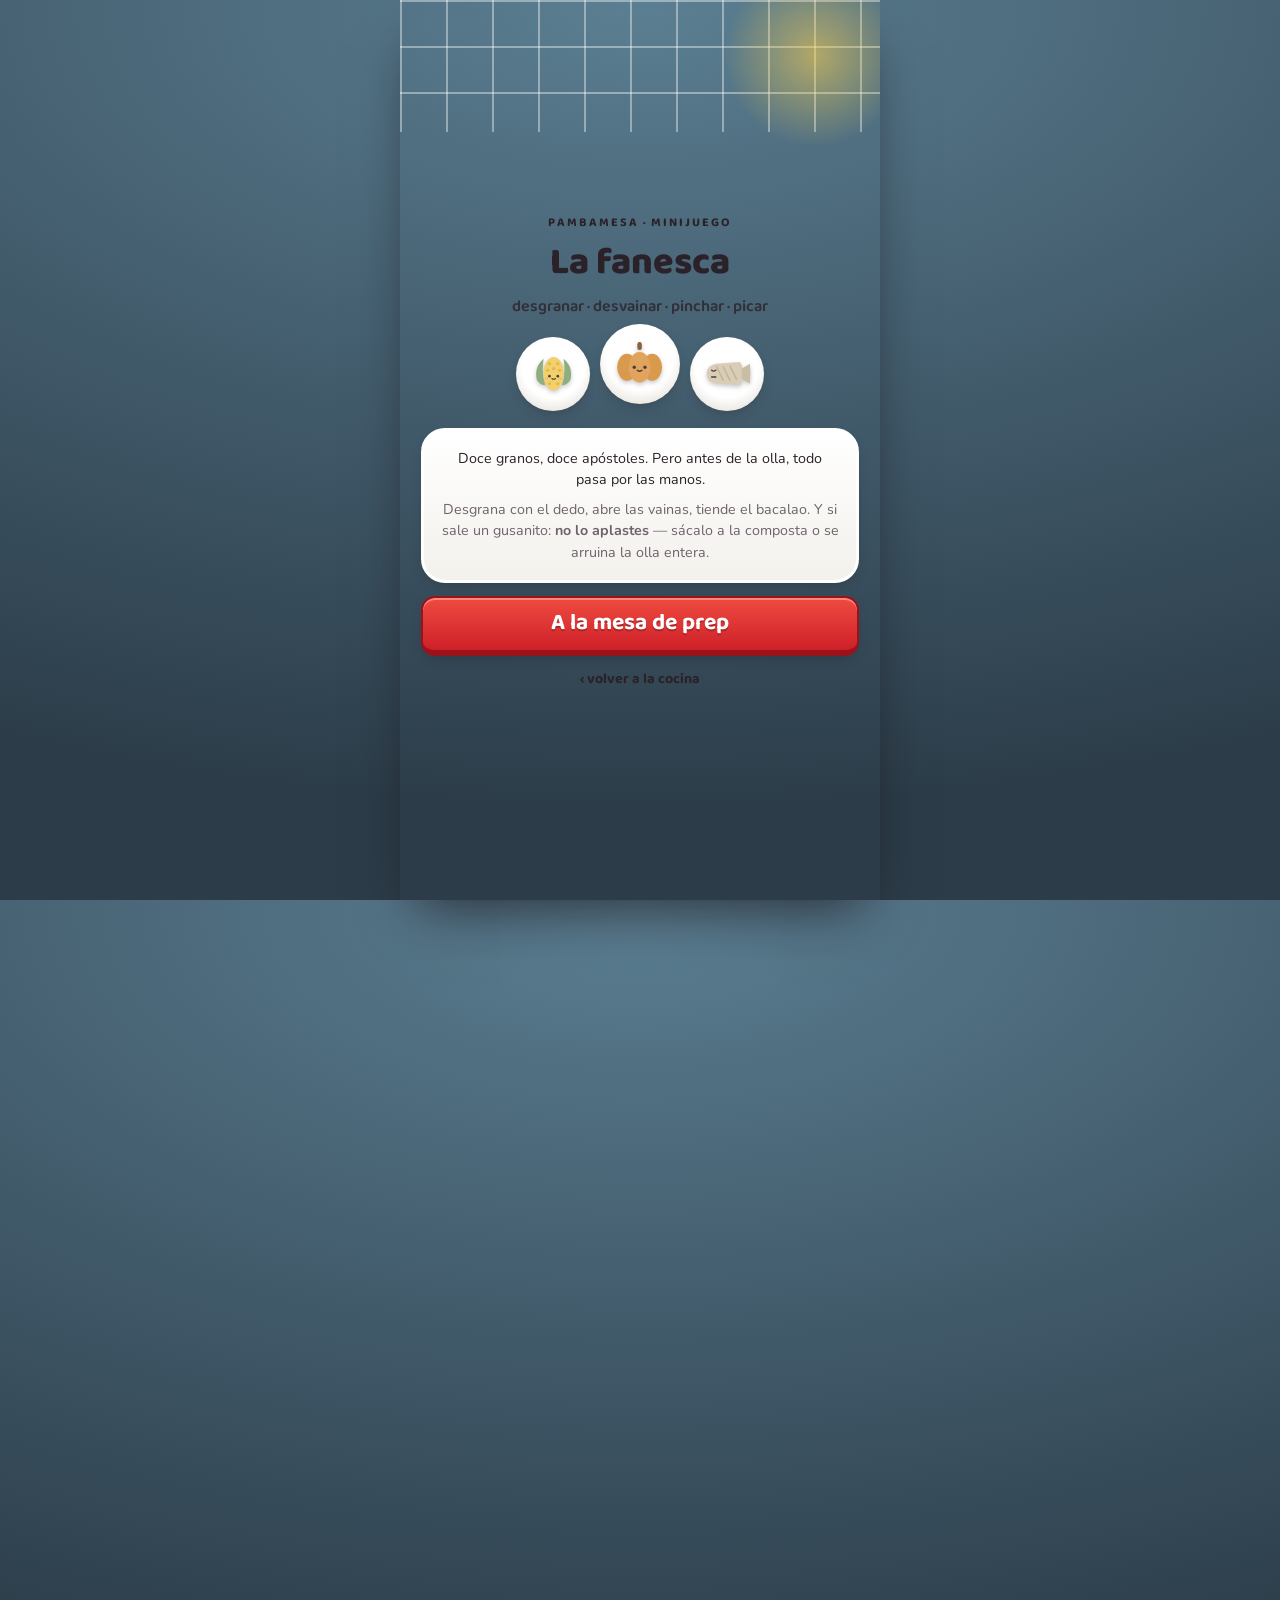
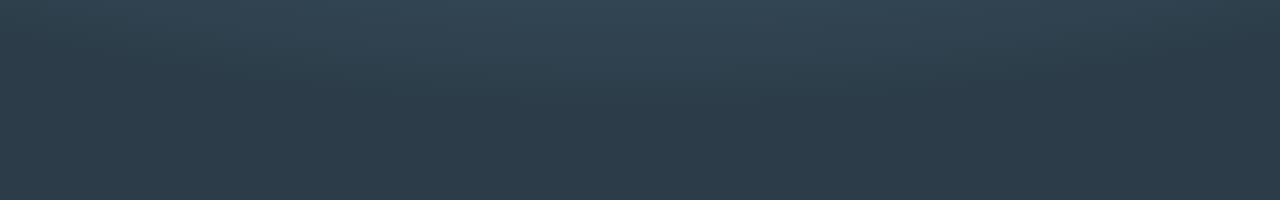
==== fanesca/index.html @ d6dfdd15 "Minijuego de la fanesca: preparar los ingredientes con los dedos Un juego dentro del juego, en fanes" ====
<!DOCTYPE html>
<html lang="es">
<head>
  <meta charset="UTF-8">
  <meta name="viewport" content="width=device-width, initial-scale=1.0, viewport-fit=cover, maximum-scale=1, user-scalable=no">
  <title>La fanesca — Pambamesa</title>
  <meta name="description" content="Desgrana el choclo, desvaina las habas y corta el zapallo con los dedos. Prepara los doce granos de la fanesca… y cuidado con los gusanitos.">
  <meta name="mobile-web-app-capable" content="yes">
  <meta name="apple-mobile-web-app-capable" content="yes">
  <meta name="apple-mobile-web-app-status-bar-style" content="black-translucent">
  <meta name="apple-mobile-web-app-title" content="La fanesca">
  <meta name="theme-color" content="#9cdae4">
  <link rel="manifest" href="manifest.json">
  <link rel="apple-touch-icon" href="../icon.svg">
  <link rel="icon" type="image/svg+xml" href="../icon.svg">
  <link rel="preconnect" href="https://fonts.googleapis.com">
  <link rel="preconnect" href="https://fonts.gstatic.com" crossorigin>
  <link href="https://fonts.googleapis.com/css2?family=Baloo+2:wght@500;600;700;800&family=Nunito:ital,wght@0,400;0,600;0,700;0,800;1,400&display=swap" rel="stylesheet">
  <!-- el mismo lenguaje visual del juego grande: tokens y componentes -->
  <link rel="stylesheet" href="../design-system.css">
  <link rel="stylesheet" href="fanesca.css">
  <script type="importmap">
    { "imports": { "three": "../vendor/three.module.min.js", "three/addons/": "../vendor/addons/" } }
  </script>
</head>
<body>
<div id="stage">

  <!-- ================= Portada ================= -->
  <main id="screen-portada" class="screen active">
    <div class="portada">
      <span class="portada-sol" aria-hidden="true"></span>
      <p class="portada-over">Pambamesa · minijuego</p>
      <h1 class="portada-title">La fanesca</h1>
      <p class="portada-sub">desgranar · desvainar · pinchar · picar</p>
      <div class="portada-peek" aria-hidden="true">
        <span class="plate" data-icon="maiz"></span>
        <span class="plate" data-icon="zapallo"></span>
        <span class="plate" data-icon="bacalao"></span>
      </div>
      <div class="panel portada-quote">
        <p>Doce granos, doce apóstoles. Pero antes de la olla, todo pasa por las manos.</p>
        <p class="muted">Desgrana con el dedo, abre las vainas, tiende el bacalao. Y si sale un gusanito: <b>no lo aplastes</b> — sácalo a la composta o se arruina la olla entera.</p>
      </div>
      <button type="button" id="btn-empezar" class="btn btn--lg btn--block">A la mesa de prep</button>
      <a class="portada-volver" href="../">‹ volver a la cocina</a>
    </div>
  </main>

  <!-- ================= La mesa de prep (mapa de ingredientes) ================= -->
  <main id="screen-mesa" class="screen">
    <div class="hoja">
      <header class="hoja-head">
        <div class="sign">
          <h2 class="sign-title">La mesa de prep</h2>
          <p class="sign-sub"><span id="mesa-progreso">0 / 5</span> ingredientes listos</p>
        </div>
      </header>
      <div class="scroll">
        <div class="olla-estado panel panel--sunken">
          <div class="olla-visual" aria-hidden="true">
            <span class="olla-caldo"><span id="olla-nivel" class="olla-nivel"></span></span>
          </div>
          <div class="olla-txt">
            <p class="label">la olla grande</p>
            <p id="olla-frase" class="olla-frase">Todavía está el agua sola. Prepara un ingrediente.</p>
          </div>
        </div>
        <div id="mesa-lista" class="mesa-lista"></div>
        <a class="mesa-volver" href="../">‹ volver a la cocina de Pambamesa</a>
      </div>
    </div>
  </main>

  <!-- ================= El nivel: el mesón 3D ================= -->
  <main id="screen-juego" class="screen">
    <div id="escena" class="escena"></div>
    <div id="destello" class="destello" aria-hidden="true"></div>

    <header id="juego-hud" class="juego-hud">
      <button type="button" id="btn-salir" class="hud-salir" aria-label="Volver a la mesa">‹</button>
      <div class="hud-centro">
        <p id="hud-tarea" class="hud-tarea">Desgranar el choclo</p>
        <div class="meter"><span id="hud-barra" class="meter-fill"></span></div>
      </div>
      <span id="hud-tiempo" class="pill hud-tiempo">0.0s</span>
    </header>

    <p id="hud-alerta" class="hud-alerta" role="status" aria-live="polite"></p>
    <div id="juego-controles" class="juego-controles"></div>
    <p id="juego-pista" class="juego-pista"></p>
  </main>

  <!-- ================= Modal: cómo se hace ================= -->
  <div id="modal-brief" class="modal" role="dialog" aria-modal="true">
    <div class="sheet">
      <div id="brief-art" class="brief-art"></div>
      <p id="brief-tarea" class="sheet-eyebrow"></p>
      <h3 id="brief-nombre" class="sheet-title"></h3>
      <p id="brief-gesto" class="sheet-body"></p>
      <p id="brief-bicho" class="brief-bicho"></p>
      <p id="brief-mejor" class="brief-mejor"></p>
      <button type="button" id="brief-ok" class="btn btn--lg btn--block">¡Manos a la obra!</button>
      <button type="button" id="brief-cancelar" class="btn btn--cream btn--sm btn--block">Ahora no</button>
    </div>
  </div>

  <!-- ================= Modal: listo ================= -->
  <div id="modal-listo" class="modal" role="dialog" aria-modal="true">
    <div class="sheet">
      <p class="sheet-eyebrow">a la olla</p>
      <h3 id="listo-nombre" class="sheet-title"></h3>
      <div id="listo-cucharas" class="cucharas" aria-hidden="true"></div>
      <p id="listo-tiempo" class="listo-tiempo"></p>
      <p id="listo-mejor" class="listo-mejor"></p>
      <button type="button" id="listo-seguir" class="btn btn--leaf btn--lg btn--block">Siguiente ingrediente</button>
      <button type="button" id="listo-repetir" class="btn btn--cream btn--sm btn--block">Repetirlo más rápido</button>
    </div>
  </div>

  <!-- ================= Modal: se arruinó ================= -->
  <div id="modal-arruinado" class="modal" role="dialog" aria-modal="true">
    <div class="sheet sheet--mal">
      <span class="arruinado-ic" aria-hidden="true">🪱</span>
      <p class="sheet-eyebrow">se arruinó la olla</p>
      <h3 id="arruinado-titulo" class="sheet-title">Un gusanito en la fanesca</h3>
      <p id="arruinado-motivo" class="sheet-body"></p>
      <button type="button" id="arruinado-reintentar" class="btn btn--lg btn--block">Empezar de nuevo</button>
      <button type="button" id="arruinado-salir" class="btn btn--cream btn--sm btn--block">Dejarlo por hoy</button>
    </div>
  </div>

  <!-- ================= Modal: la fanesca servida ================= -->
  <div id="modal-final" class="modal" role="dialog" aria-modal="true">
    <div class="sheet">
      <div class="final-art" data-icon="fanesca"></div>
      <p class="sheet-eyebrow">jueves santo</p>
      <h3 class="sheet-title">¡La fanesca está servida!</h3>
      <p class="sheet-body">Todo lo que va adentro pasó por tus manos: grano por grano, vaina por vaina. Ahora sí, que hierva despacio.</p>
      <p id="final-total" class="final-total"></p>
      <button type="button" id="final-ok" class="btn btn--gold btn--lg btn--block">Servir</button>
    </div>
  </div>

  <div id="toast" class="toast" role="status" aria-live="polite"></div>
</div>

  <script src="../icons.js"></script>
  <script type="module" src="main.js"></script>
</body>
</html>
---- design-system.css ----
/* ============================================================
   PAMBAMESA — design-system.css
   El lenguaje visual del juego, en dos capas:

   1. TOKENS      — la única fuente de verdad: color, elevación,
                    radios, espaciado, tipografía, movimiento, capas.
   2. COMPONENTES — piezas reusables construidas SOLO con tokens.

   La paleta es de comida popular latinoamericana: azulejo de
   talavera, rosa mexicano, amarillo cempasúchil, verde nopal,
   rojo guajillo y blanco de peltre. Nada de crema de cuaderno:
   los fondos son cal blanca y madera pintada de puesto de mercado.
   ============================================================ */

:root {
  /* ==========================================================
     1. TOKENS
     ========================================================== */

  /* --- Rampas del barrio --- */
  /* talavera: el azul cobalto del azulejo pintado */
  --talavera-200: #a9c9ec;
  --talavera-300: #5f97d8;
  --talavera-500: #1b5faa;
  --talavera-700: #123f74;

  /* jade: el verde agua de la loza y los toldos */
  --jade-200: #8fe0d6;
  --jade-300: #3fc7bc;
  --jade-400: #12a9a0;
  --jade-600: #0a7a74;

  /* rosa mexicano: el color de la fiesta, del papel picado */
  --rosa-300: #ff77ab;
  --rosa-400: #f53d8a;
  --rosa-500: #e01b6a;
  --rosa-600: #b01254;
  --rosa-700: #7d0a3b;

  /* chile guajillo: la salsa, las llamadas a la acción */
  --chile-400: #ef4b40;
  --chile-500: #ce2029;
  --chile-600: #9b1219;

  /* cempasúchil: el amarillo del maíz y de las monedas */
  --maiz-300: #ffc93c;
  --maiz-400: #f5a623;
  --maiz-600: #c07610;
  --maiz-800: #6f4308;

  /* nopal: el verde del limón y del cilantro */
  --nopal-300: #a8d95a;
  --nopal-400: #8cc63f;
  --nopal-500: #6fae2e;
  --nopal-600: #4c7c1f;

  /* madera pintada del puesto de mercado */
  --madera-200: #e8a469;
  --madera-300: #d07c3f;
  --madera-400: #b4632c;
  --madera-500: #93491c;
  --madera-600: #723713;
  --madera-700: #4b230b;

  /* peltre: el blanco esmaltado de los platos y la cal de la pared */
  --peltre-100: #ffffff;
  --peltre-200: #f3f1ec;
  --peltre-300: #e3dfd6;
  --peltre-400: #cbc5b8;

  /* pizarra: el menú escrito con gis */
  --pizarra-500: #2f2733;
  --pizarra-700: #1d1822;

  /* metal: los utensilios */
  --metal-400: #9aa3ae;
  --metal-600: #6c7683;

  /* tinta */
  --tinta-900: #2b2129;
  --tinta-600: #6f626c;
  --tinta-invert: #fdf8f4;

  /* --- Roles semánticos (lo que usan los componentes) --- */
  --surface:        var(--peltre-200);
  --surface-raised: var(--peltre-100);
  --surface-sunken: var(--peltre-300);
  --text:           var(--tinta-900);
  --text-muted:     var(--tinta-600);
  --text-invert:    var(--tinta-invert);
  --accent:         var(--rosa-500);
  --accent-ink:     var(--rosa-700);
  --hairline:        rgba(43, 33, 41, .16);
  --hairline-strong: rgba(43, 33, 41, .3);

  /* rareza (mismo lenguaje en cartas, chips y bordes) */
  --rarity-semilla:   var(--madera-400);
  --rarity-semilla-d: var(--madera-600);
  --rarity-hallazgo:   var(--nopal-500);
  --rarity-hallazgo-d: var(--nopal-600);
  --rarity-receta:   var(--maiz-400);
  --rarity-receta-d: var(--maiz-600);
  --rarity-tool:   var(--metal-400);
  --rarity-tool-d: var(--metal-600);

  /* --- Espaciado (escala 4pt) --- */
  --sp-1: .25rem;  --sp-2: .5rem;   --sp-3: .75rem;  --sp-4: 1rem;
  --sp-5: 1.25rem; --sp-6: 1.5rem;  --sp-8: 2rem;    --sp-10: 2.5rem;

  /* --- Radios --- */
  --r-sm: 10px; --r-md: 14px; --r-lg: 18px; --r-xl: 24px; --r-pill: 999px;

  /* --- Elevación --- */
  --e-1: 0 2px 6px -2px rgba(43,33,41,.35);
  --e-2: 0 6px 14px -6px rgba(43,33,41,.45);
  --e-3: 0 14px 30px -12px rgba(43,33,41,.55);
  --e-4: 0 24px 54px -18px rgba(20,12,18,.7);
  --gloss: inset 0 2px 0 rgba(255,255,255,.35);
  --inset: inset 0 2px 6px rgba(43,33,41,.28);
  --ring: 3px solid var(--peltre-100);

  /* --- Patrones del barrio --- */
  /* azulejo de talavera: flor de cuatro pétalos sobre loza blanca */
  --patron-talavera:
    radial-gradient(circle at 50% 50%, var(--talavera-500) 0 6px, transparent 6.5px),
    radial-gradient(circle at 50% 26%, var(--jade-400) 0 5px, transparent 5.5px),
    radial-gradient(circle at 50% 74%, var(--jade-400) 0 5px, transparent 5.5px),
    radial-gradient(circle at 26% 50%, var(--jade-400) 0 5px, transparent 5.5px),
    radial-gradient(circle at 74% 50%, var(--jade-400) 0 5px, transparent 5.5px),
    radial-gradient(circle at 50% 50%, rgba(27,95,170,.14) 0 17px, transparent 18px),
    radial-gradient(circle at 0 0, var(--talavera-300) 0 7px, transparent 7.5px),
    radial-gradient(circle at 100% 0, var(--talavera-300) 0 7px, transparent 7.5px),
    radial-gradient(circle at 0 100%, var(--talavera-300) 0 7px, transparent 7.5px),
    radial-gradient(circle at 100% 100%, var(--talavera-300) 0 7px, transparent 7.5px),
    linear-gradient(180deg, #fff, #eef4f7);
  --patron-talavera-size: 46px 46px;

  /* papel picado: la guirnalda de la fiesta */
  --papel-picado: url("data:image/svg+xml,%3Csvg xmlns='http://www.w3.org/2000/svg' width='112' height='30'%3E%3Cpath d='M0 2h112' stroke='%23723713' stroke-width='2'/%3E%3Cpath d='M0 3h28L14 26z' fill='%23e01b6a'/%3E%3Cpath d='M28 3h28L42 26z' fill='%23f5a623'/%3E%3Cpath d='M56 3h28L70 26z' fill='%2312a9a0'/%3E%3Cpath d='M84 3h28L98 26z' fill='%231b5faa'/%3E%3Cg fill='%23ffffff' fill-opacity='.55'%3E%3Ccircle cx='14' cy='10' r='2.4'/%3E%3Ccircle cx='42' cy='10' r='2.4'/%3E%3Ccircle cx='70' cy='10' r='2.4'/%3E%3Ccircle cx='98' cy='10' r='2.4'/%3E%3Ccircle cx='14' cy='17' r='1.5'/%3E%3Ccircle cx='42' cy='17' r='1.5'/%3E%3Ccircle cx='70' cy='17' r='1.5'/%3E%3Ccircle cx='98' cy='17' r='1.5'/%3E%3C/g%3E%3C/svg%3E");

  /* mantel de hule: cuadros de fonda */
  --patron-mantel:
    repeating-linear-gradient(90deg, rgba(206,32,41,.045) 0 13px, transparent 13px 26px),
    repeating-linear-gradient(180deg, rgba(206,32,41,.045) 0 13px, transparent 13px 26px);

  /* --- Tipografía --- */
  --font-display: 'Baloo 2', 'Comic Sans MS', cursive;
  --font-text:    'Nunito', 'Segoe UI', system-ui, sans-serif;
  --t-2xs: .62rem; --t-xs: .72rem; --t-sm: .84rem; --t-md: .95rem;
  --t-lg: 1.1rem;  --t-xl: 1.35rem; --t-2xl: 1.7rem; --t-3xl: 2.2rem;
  --lead-tight: 1.15; --lead: 1.5;
  --track-caps: .16em;

  /* --- Movimiento --- */
  --dur-fast: .12s; --dur: .22s; --dur-slow: .4s;
  --ease-out: cubic-bezier(.2, .85, .3, 1);
  --ease-pop: cubic-bezier(.3, 1.6, .4, 1);

  /* --- Capas --- */
  --z-scene: 1; --z-hud: 50; --z-nav: 55; --z-banner: 80; --z-modal: 90; --z-toast: 95;

  /* --- Medidas del marco --- */
  --frame: 480px;
  --hud-h: 78px;   /* deja libre la guirnalda de papel picado */
  --nav-h: 66px;
}

/* ============================================================
   2. COMPONENTES
   ============================================================ */

/* ---------- Botón ----------
   La "cara" y el "canto" se pasan por custom props: cambiar de
   variante es cambiar dos tokens, no reescribir sombras. */
.btn {
  --btn-face: var(--chile-500);
  --btn-face-hi: var(--chile-400);
  --btn-edge: var(--chile-600);
  --btn-ink: #fff;
  --btn-lip: 5px;

  position: relative;
  display: inline-flex; align-items: center; justify-content: center; gap: var(--sp-2);
  padding: .72rem 1.5rem;
  font-family: var(--font-display); font-size: var(--t-lg); font-weight: 700; line-height: 1;
  color: var(--btn-ink);
  background: linear-gradient(180deg, var(--btn-face-hi), var(--btn-face));
  border: 2.5px solid var(--btn-edge);
  border-bottom-width: var(--btn-lip);
  border-radius: var(--r-md);
  box-shadow: var(--gloss), var(--e-2);
  text-shadow: 0 1.5px 0 rgba(0,0,0,.22);
  transition: transform var(--dur-fast) var(--ease-out),
              border-bottom-width var(--dur-fast) var(--ease-out),
              filter var(--dur-fast) var(--ease-out);
}
.btn:active { transform: translateY(calc(var(--btn-lip) - 2.5px)); border-bottom-width: 2.5px; box-shadow: var(--inset); }
.btn:disabled { filter: grayscale(.7) brightness(.94); cursor: default; }
.btn:disabled:active { transform: none; border-bottom-width: var(--btn-lip); box-shadow: var(--gloss), var(--e-2); }

.btn--rosa   { --btn-face: var(--rosa-500);   --btn-face-hi: var(--rosa-400);   --btn-edge: var(--rosa-700); }
.btn--jade   { --btn-face: var(--jade-400);   --btn-face-hi: var(--jade-300);   --btn-edge: var(--jade-600); }
.btn--nopal  { --btn-face: var(--nopal-500);  --btn-face-hi: var(--nopal-400);  --btn-edge: var(--nopal-600); }
.btn--maiz   { --btn-face: var(--maiz-400);   --btn-face-hi: var(--maiz-300);   --btn-edge: var(--maiz-600); --btn-ink: var(--maiz-800); text-shadow: 0 1.5px 0 rgba(255,255,255,.4); }
.btn--peltre { --btn-face: var(--peltre-200); --btn-face-hi: var(--peltre-100); --btn-edge: var(--madera-400); --btn-ink: var(--text); text-shadow: none; }
.btn--madera { --btn-face: var(--madera-400); --btn-face-hi: var(--madera-300); --btn-edge: var(--madera-600); }

.btn--sm    { padding: .42rem .9rem; font-size: var(--t-sm); --btn-lip: 4px; border-radius: var(--r-sm); }
.btn--lg    { padding: .85rem 1.6rem; font-size: var(--t-xl); --btn-lip: 6px; }
.btn--block { display: flex; width: 100%; }

/* ---------- Panel ---------- */
.panel {
  --panel-face: var(--surface-raised);
  --panel-face-2: var(--surface);
  position: relative;
  background: linear-gradient(180deg, var(--panel-face), var(--panel-face-2));
  border: var(--ring);
  border-radius: var(--r-xl);
  box-shadow: var(--e-2);
  padding: var(--sp-4);
}
.panel--rosa   { --panel-face: var(--rosa-400); --panel-face-2: var(--rosa-600); color: var(--text-invert); }
.panel--jade   { --panel-face: var(--jade-300); --panel-face-2: var(--jade-600); color: var(--text-invert); }
.panel--madera { --panel-face: var(--madera-300); --panel-face-2: var(--madera-500); color: var(--text-invert); }
.panel--sunken {
  background: rgba(43,33,41,.06);
  border: 2px dashed var(--hairline);
  box-shadow: none;
}
.panel--flat { box-shadow: var(--e-1); border-width: 2px; }

/* ---------- Rótulo: la pizarra del menú, en su marco de madera ---------- */
.sign {
  position: relative;
  display: flex; flex-direction: column; align-items: center;
  padding: var(--sp-3) var(--sp-6);
  background:
    linear-gradient(180deg, rgba(255,255,255,.07), transparent 40%),
    linear-gradient(180deg, var(--pizarra-500), var(--pizarra-700));
  border: 5px solid var(--madera-400);
  border-radius: var(--r-lg);
  box-shadow: inset 0 0 0 2px rgba(255,255,255,.08), var(--e-3);
  text-align: center;
}
/* tornillos de latón en las esquinas del marco */
.sign::before, .sign::after {
  content: ''; position: absolute; top: .3rem; width: .45rem; height: .45rem;
  background: radial-gradient(circle at 35% 32%, var(--maiz-300), var(--maiz-600));
  border-radius: 50%;
  box-shadow: 0 1px 2px rgba(0,0,0,.45);
}
.sign::before { left: .35rem; }
.sign::after  { right: .35rem; }
.sign-title {
  font-family: var(--font-display); font-size: var(--t-2xl); font-weight: 800; line-height: 1.05;
  color: #fff;
  text-shadow: 0 0 12px rgba(255,255,255,.28);
}
.sign-sub {
  font-family: var(--font-text); font-size: var(--t-sm); font-weight: 600;
  color: var(--maiz-300);
}

/* ---------- Rótulo pequeño de sección ---------- */
.label {
  display: inline-flex; align-items: center; gap: var(--sp-2);
  font-family: var(--font-display); font-size: var(--t-xs); font-weight: 700;
  letter-spacing: var(--track-caps); text-transform: uppercase;
  color: var(--accent-ink);
}
.label::before, .label::after { content: '✦'; font-size: .6em; color: var(--maiz-400); letter-spacing: 0; }

/* ---------- Plato de peltre: el marco de todo icono ---------- */
.plate {
  display: flex; align-items: center; justify-content: center;
  aspect-ratio: 1;
  background: radial-gradient(circle at 50% 40%, #fff 0%, #fff 54%, var(--peltre-300) 88%);
  border-radius: 50%;
  box-shadow: inset 0 0 0 2px rgba(43,33,41,.05), inset 0 -3px 8px rgba(43,33,41,.08);
}
/* el margen del plato se da con el ancho del icono, NO con padding en %:
   un padding porcentual se mide contra el contenedor padre y puede
   comerse el plato entero. height:auto + aspect-ratio evita el 0px. */
.plate > svg { width: 72%; height: auto; aspect-ratio: 1; filter: drop-shadow(0 2px 2px rgba(43,33,41,.25)); }

/* ---------- Badge ---------- */
.badge {
  --badge-face: var(--chile-500);
  --badge-edge: var(--chile-600);
  display: inline-flex; align-items: center; justify-content: center;
  min-width: 1.35rem; height: 1.35rem; padding: 0 .28rem;
  font-family: var(--font-display); font-size: var(--t-2xs); font-weight: 800; line-height: 1;
  color: #fff;
  background: linear-gradient(180deg, var(--badge-face), var(--badge-edge));
  border: 2px solid var(--peltre-100);
  border-radius: var(--r-pill);
  box-shadow: var(--e-1);
}
.badge--metal { --badge-face: var(--metal-400); --badge-edge: var(--metal-600); }
.badge--maiz  { --badge-face: var(--maiz-300);  --badge-edge: var(--maiz-600); color: var(--maiz-800); }
.badge--nopal { --badge-face: var(--nopal-500); --badge-edge: var(--nopal-600); }

/* ---------- Pill ---------- */
.pill {
  display: inline-flex; align-items: center; gap: .3rem;
  padding: .16rem .7rem;
  font-family: var(--font-display); font-size: var(--t-sm); font-weight: 700; line-height: 1.3;
  color: var(--text);
  background: var(--peltre-100);
  border: 2px solid var(--hairline);
  border-radius: var(--r-pill);
  box-shadow: var(--e-1);
  white-space: nowrap;
}
.pill--dark { color: var(--text-invert); background: rgba(29,24,34,.82); border-color: rgba(255,255,255,.4); }
.pill--maiz { color: var(--maiz-800); background: linear-gradient(180deg, var(--maiz-300), var(--maiz-400)); border-color: var(--maiz-600); }
.pill--rosa { color: #fff; background: linear-gradient(180deg, var(--rosa-400), var(--rosa-600)); border-color: var(--rosa-700); }

/* ---------- Moneda ---------- */
.icono-sucre {
  display: inline-flex; align-items: center; justify-content: center;
  width: 1.15em; height: 1.15em; border-radius: 50%;
  background: conic-gradient(from 210deg, var(--maiz-300), var(--maiz-600), var(--maiz-300));
  color: var(--maiz-800); font-family: var(--font-display); font-weight: 800; font-size: .74em;
  font-style: normal; line-height: 1;
  box-shadow: inset 0 1px 0 rgba(255,255,255,.5), 0 1px 2px rgba(0,0,0,.3);
  vertical-align: -0.15em;
}

/* ---------- Meter ---------- */
.meter {
  flex: 1; height: 12px; border-radius: var(--r-pill); overflow: hidden;
  background: var(--peltre-100);
  border: 2px solid var(--hairline);
  box-shadow: var(--inset);
}
.meter-fill {
  display: block; height: 100%; border-radius: var(--r-pill);
  background: linear-gradient(90deg, var(--rosa-500), var(--maiz-400));
  box-shadow: inset 0 1px 0 rgba(255,255,255,.45);
  transition: width var(--dur-slow) var(--ease-out);
}

/* ---------- Scroll interno ---------- */
.scroll {
  flex: 1; min-height: 0;
  overflow-y: auto; -webkit-overflow-scrolling: touch;
  overscroll-behavior: contain;
  padding-inline: var(--sp-4);
  padding-bottom: var(--sp-6);
  mask-image: linear-gradient(180deg, transparent 0, #000 14px);
  -webkit-mask-image: linear-gradient(180deg, transparent 0, #000 14px);
}
.scroll::-webkit-scrollbar { width: 0; }

/* ---------- Hoja: estructura común de toda pantalla ---------- */
.hoja {
  display: flex; flex-direction: column;
  height: 100vh; height: 100dvh;
  padding-top: calc(var(--hud-h) + var(--sp-2));
  padding-bottom: calc(var(--nav-h) + env(safe-area-inset-bottom) + var(--sp-2));
}
.hoja-head { flex-shrink: 0; padding: 0 var(--sp-4) var(--sp-3); }

/* ---------- Toast ---------- */
.toast {
  position: fixed; left: 50%; transform: translateX(-50%) translateY(14px);
  bottom: calc(var(--nav-h) + env(safe-area-inset-bottom) + var(--sp-4)); z-index: var(--z-toast);
  max-width: min(360px, 86vw);
  font-family: var(--font-display); font-size: var(--t-md); font-weight: 600; text-align: center;
  color: var(--text-invert);
  background: rgba(29, 24, 34, .96);
  border: 2px solid rgba(255,255,255,.3);
  border-radius: var(--r-md); padding: .5rem 1rem;
  box-shadow: var(--e-3);
  opacity: 0; pointer-events: none;
  transition: opacity var(--dur) var(--ease-out), transform var(--dur) var(--ease-out);
}
.toast.visible { opacity: 1; transform: translateX(-50%) translateY(0); }

/* ---------- Modal + hoja emergente ---------- */
.modal {
  position: fixed; inset: 0; z-index: var(--z-modal);
  display: none; align-items: center; justify-content: center;
  padding: var(--sp-5);
  background: rgba(20, 12, 18, .68);
  -webkit-backdrop-filter: blur(5px); backdrop-filter: blur(5px);
}
.modal.open { display: flex; animation: modal-in var(--dur) var(--ease-out) both; }
@keyframes modal-in { from { opacity: 0; } }

.sheet {
  width: 100%; max-width: 340px; text-align: center;
  display: flex; flex-direction: column; align-items: center; gap: var(--sp-2);
  background: linear-gradient(180deg, var(--peltre-100), var(--peltre-200));
  border: var(--ring);
  border-radius: var(--r-xl);
  box-shadow: var(--e-4);
  padding: var(--sp-5) var(--sp-5) var(--sp-4);
  animation: sheet-in var(--dur-slow) var(--ease-pop) both;
}
@keyframes sheet-in { from { opacity: 0; transform: translateY(20px) scale(.95); } }
.sheet-title { font-family: var(--font-display); font-size: var(--t-xl); font-weight: 800; color: var(--text); line-height: var(--lead-tight); }
.sheet-eyebrow { font-family: var(--font-display); font-size: var(--t-xs); font-weight: 700; letter-spacing: var(--track-caps); text-transform: uppercase; color: var(--accent); }
.sheet-body { font-size: var(--t-md); line-height: var(--lead); color: var(--text-muted); }

/* ---------- Barra de navegación: la tabla del puesto ---------- */
.tabbar {
  position: fixed; bottom: 0; left: 50%; transform: translateX(-50%);
  width: 100%; max-width: var(--frame);
  z-index: var(--z-nav); display: flex;
  padding-bottom: env(safe-area-inset-bottom);
  background: linear-gradient(180deg, var(--madera-400), var(--madera-600));
  border-top: var(--ring);
  box-shadow: 0 -8px 20px -10px rgba(20,12,18,.7);
}
.tab-btn {
  position: relative; flex: 1;
  display: flex; flex-direction: column; align-items: center; justify-content: center; gap: .15rem;
  height: var(--nav-h);
  font-family: var(--font-display); font-size: var(--t-2xs); font-weight: 700;
  letter-spacing: .06em; text-transform: uppercase;
  color: rgba(255,246,238,.72);
  text-shadow: 0 1px 0 rgba(0,0,0,.3);
  transition: color var(--dur) var(--ease-out);
}
.tab-btn.active { color: #fff; }
.tab-ic {
  width: 1.7rem; height: 1.7rem; padding: .2rem;
  background: radial-gradient(circle at 50% 42%, #fff, var(--peltre-300) 85%);
  border: 2px solid rgba(43,33,41,.22);
  border-radius: 50%;
  box-shadow: var(--e-1);
  filter: saturate(.35) opacity(.75);
  transition: filter var(--dur) var(--ease-out), transform var(--dur) var(--ease-pop), border-color var(--dur) var(--ease-out);
}
.tab-btn.active .tab-ic {
  filter: none; transform: translateY(-3px) scale(1.14);
  border-color: var(--maiz-300);
  box-shadow: var(--e-2), 0 0 0 3px rgba(255,201,60,.4);
}

/* ---------- HUD ---------- */
.hud {
  position: fixed; top: 0; left: 50%; transform: translateX(-50%);
  width: 100%; max-width: var(--frame); height: var(--hud-h);
  padding: 34px var(--sp-4) 0;
  z-index: var(--z-hud);
  display: flex; align-items: center; gap: var(--sp-2);
}

/* ---------- Utilidades mínimas ---------- */
.hidden { display: none !important; }
.stack  { display: flex; flex-direction: column; gap: var(--sp-3); }
.row    { display: flex; align-items: center; gap: var(--sp-2); }
.center { text-align: center; }
.muted  { color: var(--text-muted); }

/* ---------- Repisa: panel que parece un estante de madera ----------
   Lo usa la despensa para que se sienta una alacena de verdad y no
   una lista. El borde inferior es el canto del estante. */
.panel--repisa {
  --panel-face: var(--madera-200);
  --panel-face-2: var(--madera-300);
  border: 3px solid var(--madera-600);
  border-bottom-width: 9px;
  border-radius: var(--r-md);
  box-shadow: var(--gloss), var(--e-2);
}
.panel--repisa::after {
  content: ''; position: absolute; left: 0; right: 0; bottom: -9px; height: 9px;
  background: linear-gradient(180deg, var(--madera-500), var(--madera-700));
  border-radius: 0 0 var(--r-md) var(--r-md);
}

/* ---------- Página: superficie de papel para el recetario ---------- */
.pagina {
  background:
    repeating-linear-gradient(180deg, transparent 0 27px, rgba(27,95,170,.09) 27px 28px),
    linear-gradient(180deg, #fffefb, var(--peltre-200));
  border: 3px solid var(--peltre-100);
  border-left: 6px solid var(--chile-500);
  border-radius: var(--r-md);
  box-shadow: var(--e-2);
  padding: var(--sp-3);
}
---- fanesca/fanesca.css ----
/* ============================================================
   FANESCA — fanesca.css
   Composición de las pantallas del minijuego SOBRE el sistema de
   diseño del juego grande (../design-system.css). Aquí no se
   inventan colores ni sombras: todo sale de los tokens.
   Solo se agregan los tokens propios de esta cocina de prep.
   ============================================================ */

:root {
  --prep-hud-h: 62px;              /* la barra del nivel */
  --prep-ctrl-h: 74px;             /* la fila de botones del nivel */
}

* { box-sizing: border-box; margin: 0; padding: 0; }
html { -webkit-text-size-adjust: 100%; font-size: 17px; }
html, body { height: 100%; }

body {
  font-family: var(--font-text);
  color: var(--text);
  line-height: var(--lead);
  background: radial-gradient(120% 90% at 50% 0%, #5b7f92 0%, #3e5666 60%, #2c3d49 100%);
  min-height: 100vh;
  overflow: hidden;
}
button { font: inherit; color: inherit; cursor: pointer; background: none; border: none; -webkit-tap-highlight-color: transparent; }
a { color: inherit; }
svg { display: block; width: 100%; height: 100%; }

/* ---------- El marco: el mismo mundo del juego grande ---------- */
#stage {
  position: relative;
  width: 100%; max-width: var(--frame);
  margin: 0 auto;
  height: 100vh; height: 100dvh;
  overflow: hidden;
  background:
    linear-gradient(180deg,
      var(--tile-300) 0, var(--tile-300) 132px,
      var(--tile-400) 132px, var(--tile-400) 140px,
      var(--wood-300) 140px, var(--wood-400) 148px,
      var(--cream-300) 148px, var(--cream-200) 100%);
  box-shadow: var(--e-4);
}
#stage::before {
  content: ''; position: absolute; top: 0; left: 0; right: 0; height: 132px; z-index: 0;
  background:
    repeating-linear-gradient(90deg, rgba(255,255,255,.4) 0 2px, transparent 2px 46px),
    repeating-linear-gradient(180deg, rgba(255,255,255,.4) 0 2px, transparent 2px 46px);
  pointer-events: none;
}

.screen { display: none; position: relative; z-index: var(--z-scene); height: 100%; }
.screen.active { display: block; animation: pantalla-entra var(--dur-slow) var(--ease-pop) both; }
@keyframes pantalla-entra {
  from { opacity: 0; transform: translateY(14px) scale(.985); }
  to   { opacity: 1; transform: none; }
}

/* la .hoja del sistema asume barra de navegación abajo; aquí no hay */
.hoja { padding-top: var(--sp-4); padding-bottom: var(--sp-4); }

/* ============================================================
   PORTADA
   ============================================================ */
.portada {
  position: relative; z-index: 1;
  height: 100%;
  display: flex; flex-direction: column; align-items: center; justify-content: center;
  gap: var(--sp-3);
  padding: var(--sp-6) var(--sp-5) var(--sp-5);
  text-align: center;
}
.portada-sol {
  position: absolute; top: -40px; right: -30px; width: 190px; height: 190px;
  background: radial-gradient(circle, rgba(255,210,77,.55) 0%, rgba(255,210,77,0) 68%);
  border-radius: 50%; pointer-events: none;
}
.portada-over {
  font-family: var(--font-display); font-size: var(--t-xs); font-weight: 700;
  letter-spacing: var(--track-caps); text-transform: uppercase;
  color: var(--wood-700);
}
.portada-title {
  font-family: var(--font-display); font-size: var(--t-3xl); font-weight: 800; line-height: 1;
  color: var(--ink-on-dark);
  text-shadow: 0 3px 0 var(--berry-600), 0 5px 12px rgba(0,0,0,.32);
}
.portada-sub {
  font-family: var(--font-display); font-size: var(--t-md); font-weight: 600;
  color: var(--ink-900); opacity: .78;
}
.portada-peek { display: flex; gap: var(--sp-3); margin: var(--sp-1) 0; }
.portada-peek .plate { width: 74px; box-shadow: var(--e-2); }
.portada-peek .plate:nth-child(2) { transform: translateY(-10px) scale(1.08); }
.portada-quote { font-size: var(--t-sm); line-height: var(--lead); }
.portada-quote p + p { margin-top: var(--sp-2); }
.portada-volver {
  font-family: var(--font-display); font-size: var(--t-sm); font-weight: 700;
  color: var(--wood-700); text-decoration: none;
}

/* ============================================================
   LA MESA DE PREP (mapa de ingredientes)
   ============================================================ */
.olla-estado { display: flex; align-items: center; gap: var(--sp-3); margin-bottom: var(--sp-4); }
.olla-visual {
  position: relative; flex-shrink: 0;
  width: 68px; height: 56px;
  background: linear-gradient(180deg, var(--tomato-400), var(--tomato-600));
  border: var(--ring); border-top-width: 4px;
  border-radius: 6px 6px 22px 22px;
  box-shadow: var(--e-2);
  overflow: hidden;
}
.olla-caldo { position: absolute; inset: 5px; display: block; overflow: hidden; border-radius: 3px 3px 18px 18px; background: rgba(74,44,42,.35); }
.olla-nivel {
  position: absolute; left: 0; right: 0; bottom: 0; height: 0%;
  background: linear-gradient(180deg, var(--gold-300), var(--gold-400));
  box-shadow: inset 0 2px 0 rgba(255,255,255,.5);
  transition: height var(--dur-slow) var(--ease-out);
}
.olla-txt { flex: 1; min-width: 0; }
.olla-frase { font-size: var(--t-sm); color: var(--text-muted); line-height: var(--lead); }

.mesa-lista { display: flex; flex-direction: column; gap: var(--sp-3); }

/* una tarjeta por ingrediente */
.ingrediente {
  display: flex; align-items: center; gap: var(--sp-3);
  width: 100%; text-align: left;
  padding: var(--sp-3);
  background: linear-gradient(180deg, var(--surface-raised), var(--surface));
  border: var(--ring);
  border-radius: var(--r-lg);
  box-shadow: var(--e-2);
  transition: transform var(--dur-fast) var(--ease-out), box-shadow var(--dur-fast) var(--ease-out);
}
.ingrediente:active { transform: translateY(2px); box-shadow: var(--e-1); }
.ingrediente .plate { width: 60px; flex-shrink: 0; }
/* las tres líneas son <span> dentro de un <button>: sin `block` se
   quedarían en fila y la tarjeta se leería como un párrafo suelto */
.ing-datos { flex: 1; min-width: 0; display: block; }
.ing-tarea {
  display: block;
  font-family: var(--font-display); font-size: var(--t-2xs); font-weight: 700;
  letter-spacing: var(--track-caps); text-transform: uppercase; color: var(--accent);
}
.ing-nombre { display: block; font-family: var(--font-display); font-size: var(--t-lg); font-weight: 800; line-height: 1.15; color: var(--text); }
.ing-marca { display: block; font-size: var(--t-xs); line-height: 1.3; color: var(--text-muted); }
.ing-estado { flex-shrink: 0; display: flex; flex-direction: column; align-items: center; gap: .25rem; }

/* cucharas en vez de estrellas: aquí se mide en cucharadas */
.cucharas { display: flex; gap: .18rem; justify-content: center; }
.cuchara { width: 1.15rem; height: 1.15rem; filter: grayscale(1) opacity(.32); transition: filter var(--dur) var(--ease-out), transform var(--dur) var(--ease-pop); }
.cuchara.llena { filter: none; transform: scale(1.12); }
#listo-cucharas .cuchara { width: 2.3rem; height: 2.3rem; }

.ingrediente.bloqueado { filter: grayscale(.75) opacity(.72); }
.ingrediente.bloqueado .plate { opacity: .6; }
.ing-candado { font-size: var(--t-lg); }
.ing-listo {
  display: inline-flex; align-items: center; justify-content: center;
  width: 1.5rem; height: 1.5rem; border-radius: 50%;
  background: linear-gradient(180deg, var(--leaf-400), var(--leaf-600));
  border: 2px solid var(--cream-100);
  color: #fff; font-size: var(--t-sm); font-weight: 800;
  box-shadow: var(--e-1);
}
.mesa-volver {
  display: block; margin-top: var(--sp-5); text-align: center;
  font-family: var(--font-display); font-size: var(--t-sm); font-weight: 700;
  color: var(--text-muted); text-decoration: none;
}

/* ============================================================
   EL NIVEL
   ============================================================ */
.escena { position: absolute; inset: 0; z-index: 0; }
.escena canvas { display: block; width: 100%; height: 100%; touch-action: none; }

/* el flash rojo/verde de "algo pasó" */
.destello {
  position: absolute; inset: 0; z-index: 3; pointer-events: none;
  background: rgba(230,57,70,.5); opacity: 0;
}
.destello.activo { animation: destello-va .45s var(--ease-out) both; }
@keyframes destello-va { 0% { opacity: .85; } 100% { opacity: 0; } }

.juego-hud {
  position: absolute; top: 0; left: 0; right: 0; z-index: 4;
  height: var(--prep-hud-h);
  display: flex; align-items: center; gap: var(--sp-2);
  padding: var(--sp-2) var(--sp-3) 0;
}
.hud-salir {
  flex-shrink: 0;
  width: 2.3rem; height: 2.3rem;
  font-family: var(--font-display); font-size: var(--t-xl); font-weight: 800; line-height: 1;
  color: var(--text);
  background: var(--cream-100);
  border: 2px solid var(--hairline);
  border-radius: 50%;
  box-shadow: var(--e-1);
}
.hud-centro { flex: 1; min-width: 0; display: flex; flex-direction: column; gap: .2rem; }
.hud-tarea {
  font-family: var(--font-display); font-size: var(--t-sm); font-weight: 700; line-height: 1.1;
  color: var(--ink-on-dark);
  text-shadow: 0 1px 0 rgba(74,44,42,.55), 0 2px 6px rgba(0,0,0,.35);
  white-space: nowrap; overflow: hidden; text-overflow: ellipsis;
}
.hud-tiempo { flex-shrink: 0; font-variant-numeric: tabular-nums; min-width: 4.2rem; justify-content: center; }
.hud-tiempo.apurado { color: #fff; background: linear-gradient(180deg, var(--tomato-400), var(--tomato-600)); border-color: var(--tomato-600); }

/* el aviso grande de peligro, sobre la escena */
.hud-alerta {
  position: absolute; top: calc(var(--prep-hud-h) + var(--sp-2)); left: 50%;
  transform: translateX(-50%) translateY(-8px); z-index: 4;
  max-width: 90%;
  padding: .3rem .9rem;
  font-family: var(--font-display); font-size: var(--t-sm); font-weight: 700; text-align: center;
  color: #fff;
  background: linear-gradient(180deg, var(--tomato-400), var(--tomato-600));
  border: 2px solid var(--cream-100);
  border-radius: var(--r-pill);
  box-shadow: var(--e-2);
  opacity: 0; pointer-events: none;
  transition: opacity var(--dur) var(--ease-out), transform var(--dur) var(--ease-out);
}
.hud-alerta.visible { opacity: 1; transform: translateX(-50%) translateY(0); animation: alerta-late 1s ease-in-out infinite; }
@keyframes alerta-late { 50% { box-shadow: var(--e-2), 0 0 0 6px rgba(230,57,70,.25); } }

/* botones que cada nivel pide (girar la mazorca, etc.) */
.juego-controles {
  position: absolute; left: 0; right: 0; bottom: calc(env(safe-area-inset-bottom) + var(--sp-3));
  z-index: 4;
  display: flex; align-items: center; justify-content: center; gap: var(--sp-3);
  padding: 0 var(--sp-4);
  pointer-events: none;
}
.ctrl {
  pointer-events: auto;
  display: inline-flex; flex-direction: column; align-items: center; justify-content: center; gap: 0;
  min-width: 3.4rem; height: 3.4rem; padding: 0 .7rem;
  font-family: var(--font-display); font-size: var(--t-2xl); font-weight: 800; line-height: 1;
  color: var(--ink-900);
  background: linear-gradient(180deg, var(--cream-100), var(--cream-300));
  border: 2.5px solid var(--wood-500); border-bottom-width: 5px;
  border-radius: var(--r-pill);
  box-shadow: var(--gloss), var(--e-2);
  transition: transform var(--dur-fast) var(--ease-out), border-bottom-width var(--dur-fast) var(--ease-out);
}
.ctrl:active, .ctrl.presionado { transform: translateY(2.5px); border-bottom-width: 2.5px; box-shadow: var(--inset); }
.ctrl-tip { font-family: var(--font-text); font-size: var(--t-2xs); font-weight: 700; letter-spacing: .04em; text-transform: uppercase; opacity: .7; }

.juego-pista {
  position: absolute; left: 50%; transform: translateX(-50%);
  bottom: calc(env(safe-area-inset-bottom) + var(--prep-ctrl-h) + var(--sp-3));
  z-index: 4; width: max-content; max-width: 88%;
  padding: .3rem .9rem;
  font-family: var(--font-text); font-size: var(--t-xs); font-weight: 600; text-align: center;
  color: var(--ink-on-dark);
  background: rgba(74,44,42,.82);
  border-radius: var(--r-pill);
  opacity: 0; pointer-events: none;
  transition: opacity var(--dur) var(--ease-out);
}
.juego-pista.visible { opacity: 1; }

/* ============================================================
   MODALES
   ============================================================ */
.brief-art { width: 88px; }
.brief-art .plate { width: 100%; }
.brief-bicho {
  font-size: var(--t-xs); font-weight: 700; line-height: var(--lead);
  color: var(--tomato-600);
  background: rgba(230,57,70,.09);
  border: 2px dashed rgba(230,57,70,.32);
  border-radius: var(--r-md);
  padding: var(--sp-2) var(--sp-3);
}
.brief-mejor, .listo-tiempo, .listo-mejor, .final-total {
  font-family: var(--font-display); font-size: var(--t-sm); font-weight: 700;
  color: var(--text-muted);
}
.listo-tiempo { font-size: var(--t-xl); color: var(--text); }
.sheet--mal { border-color: var(--tomato-400); }
.arruinado-ic { font-size: 2.6rem; line-height: 1; animation: bicho-tiembla .6s var(--ease-out) 3; }
@keyframes bicho-tiembla { 25% { transform: rotate(-14deg); } 75% { transform: rotate(14deg); } }
.final-art { width: 110px; }
.sheet .btn + .btn { margin-top: calc(var(--sp-2) * -.2); }

/* ============================================================
   PANTALLAS CORTAS: que nada se salga del marco
   ============================================================ */
@media (max-height: 680px) {
  .portada-peek .plate { width: 60px; }
  .portada-quote { font-size: var(--t-xs); }
  .portada-title { font-size: var(--t-2xl); }
}
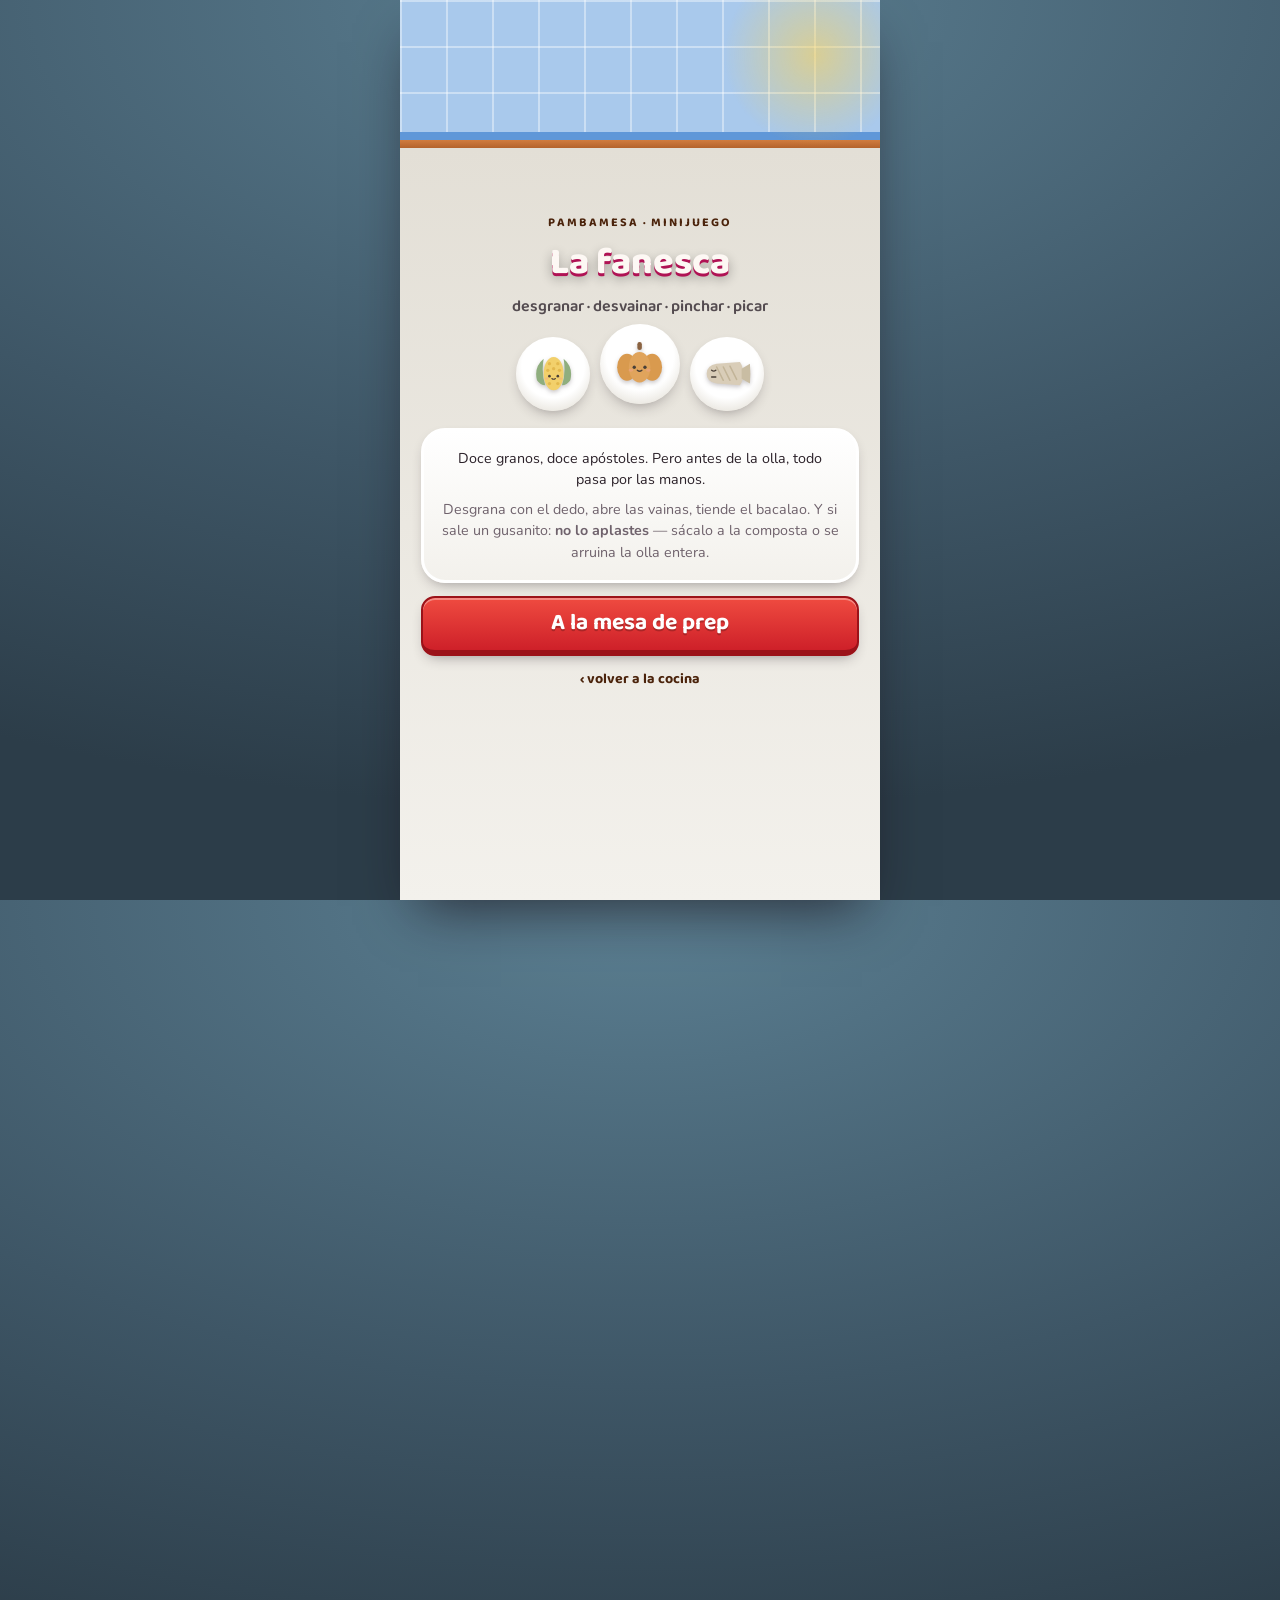
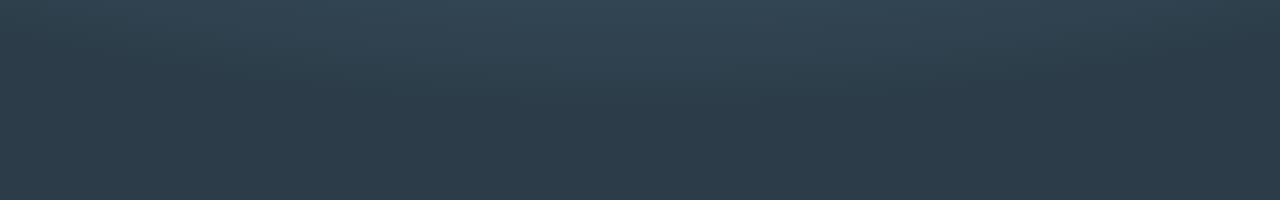
==== commit 7f669bbc: "Ajustar la fanesca a la paleta actual El minijuego se escribió sobre el sistema de diseño anterior a" ====
--- a/fanesca/index.html
+++ b/fanesca/index.html
@@ -55,6 +55,11 @@
           <h2 class="sign-title">La mesa de prep</h2>
           <p class="sign-sub"><span id="mesa-progreso">0 / 5</span> ingredientes listos</p>
         </div>
+        <button type="button" id="btn-cuaderno" class="cuaderno-acceso" aria-label="El cuaderno de la fanesca">
+          <span aria-hidden="true">📖</span>
+          <span class="cuaderno-acceso-txt">el cuaderno</span>
+          <span id="cuaderno-nuevo" class="cuaderno-nuevo hidden" aria-hidden="true"></span>
+        </button>
       </header>
       <div class="scroll">
         <div class="olla-estado panel panel--sunken">
@@ -68,6 +73,27 @@
         </div>
         <div id="mesa-lista" class="mesa-lista"></div>
         <a class="mesa-volver" href="../">‹ volver a la cocina de Pambamesa</a>
+      </div>
+    </div>
+  </main>
+
+  <!-- ================= El cuaderno: lo que el plato cuenta ================= -->
+  <main id="screen-cuaderno" class="screen">
+    <div class="hoja">
+      <header class="hoja-head">
+        <div class="sign">
+          <h2 class="sign-title">El cuaderno</h2>
+          <p class="sign-sub">de dónde sale esta olla</p>
+        </div>
+      </header>
+      <div class="scroll">
+        <p id="cuaderno-entradilla" class="cuaderno-entradilla"></p>
+        <div id="cuaderno-capitulos"></div>
+        <section class="panel panel--sunken cuaderno-fuentes">
+          <p class="label">de dónde salió esto</p>
+          <ul id="cuaderno-fuentes-lista"></ul>
+        </section>
+        <button type="button" id="cuaderno-volver" class="btn btn--peltre btn--block">Volver a la mesa</button>
       </div>
     </div>
   </main>
@@ -87,6 +113,10 @@
     </header>
 
     <p id="hud-alerta" class="hud-alerta" role="status" aria-live="polite"></p>
+    <div id="voz" class="voz" role="status" aria-live="polite">
+      <p id="voz-texto" class="voz-texto"></p>
+      <p id="voz-quien" class="voz-quien"></p>
+    </div>
     <div id="juego-controles" class="juego-controles"></div>
     <p id="juego-pista" class="juego-pista"></p>
   </main>
@@ -99,9 +129,10 @@
       <h3 id="brief-nombre" class="sheet-title"></h3>
       <p id="brief-gesto" class="sheet-body"></p>
       <p id="brief-bicho" class="brief-bicho"></p>
+      <p id="brief-nota" class="brief-nota"></p>
       <p id="brief-mejor" class="brief-mejor"></p>
       <button type="button" id="brief-ok" class="btn btn--lg btn--block">¡Manos a la obra!</button>
-      <button type="button" id="brief-cancelar" class="btn btn--cream btn--sm btn--block">Ahora no</button>
+      <button type="button" id="brief-cancelar" class="btn btn--peltre btn--sm btn--block">Ahora no</button>
     </div>
   </div>
 
@@ -113,8 +144,17 @@
       <div id="listo-cucharas" class="cucharas" aria-hidden="true"></div>
       <p id="listo-tiempo" class="listo-tiempo"></p>
       <p id="listo-mejor" class="listo-mejor"></p>
-      <button type="button" id="listo-seguir" class="btn btn--leaf btn--lg btn--block">Siguiente ingrediente</button>
-      <button type="button" id="listo-repetir" class="btn btn--cream btn--sm btn--block">Repetirlo más rápido</button>
+      <section id="listo-tarjeta" class="tarjeta">
+        <p class="label">lo que llevas a la olla</p>
+        <h4 id="tarjeta-titulo" class="tarjeta-titulo"></h4>
+        <p id="tarjeta-texto" class="tarjeta-texto"></p>
+        <blockquote id="tarjeta-cita" class="tarjeta-cita hidden">
+          <p id="tarjeta-cita-texto"></p>
+          <footer id="tarjeta-cita-quien"></footer>
+        </blockquote>
+      </section>
+      <button type="button" id="listo-seguir" class="btn btn--nopal btn--lg btn--block">Siguiente ingrediente</button>
+      <button type="button" id="listo-repetir" class="btn btn--peltre btn--sm btn--block">Repetirlo más rápido</button>
     </div>
   </div>
 
@@ -126,7 +166,7 @@
       <h3 id="arruinado-titulo" class="sheet-title">Un gusanito en la fanesca</h3>
       <p id="arruinado-motivo" class="sheet-body"></p>
       <button type="button" id="arruinado-reintentar" class="btn btn--lg btn--block">Empezar de nuevo</button>
-      <button type="button" id="arruinado-salir" class="btn btn--cream btn--sm btn--block">Dejarlo por hoy</button>
+      <button type="button" id="arruinado-salir" class="btn btn--peltre btn--sm btn--block">Dejarlo por hoy</button>
     </div>
   </div>
 
@@ -137,8 +177,10 @@
       <p class="sheet-eyebrow">jueves santo</p>
       <h3 class="sheet-title">¡La fanesca está servida!</h3>
       <p class="sheet-body">Todo lo que va adentro pasó por tus manos: grano por grano, vaina por vaina. Ahora sí, que hierva despacio.</p>
+      <p id="final-cierre" class="final-cierre"></p>
       <p id="final-total" class="final-total"></p>
-      <button type="button" id="final-ok" class="btn btn--gold btn--lg btn--block">Servir</button>
+      <button type="button" id="final-cuaderno" class="btn btn--peltre btn--sm btn--block">Leer el cuaderno</button>
+      <button type="button" id="final-ok" class="btn btn--maiz btn--lg btn--block">Servir</button>
     </div>
   </div>
 
--- a/fanesca/fanesca.css
+++ b/fanesca/fanesca.css
@@ -36,10 +36,10 @@
   overflow: hidden;
   background:
     linear-gradient(180deg,
-      var(--tile-300) 0, var(--tile-300) 132px,
-      var(--tile-400) 132px, var(--tile-400) 140px,
-      var(--wood-300) 140px, var(--wood-400) 148px,
-      var(--cream-300) 148px, var(--cream-200) 100%);
+      var(--talavera-200) 0, var(--talavera-200) 132px,
+      var(--talavera-300) 132px, var(--talavera-300) 140px,
+      var(--madera-300) 140px, var(--madera-400) 148px,
+      var(--peltre-300) 148px, var(--peltre-200) 100%);
   box-shadow: var(--e-4);
 }
 #stage::before {
@@ -79,16 +79,16 @@
 .portada-over {
   font-family: var(--font-display); font-size: var(--t-xs); font-weight: 700;
   letter-spacing: var(--track-caps); text-transform: uppercase;
-  color: var(--wood-700);
+  color: var(--madera-700);
 }
 .portada-title {
   font-family: var(--font-display); font-size: var(--t-3xl); font-weight: 800; line-height: 1;
-  color: var(--ink-on-dark);
-  text-shadow: 0 3px 0 var(--berry-600), 0 5px 12px rgba(0,0,0,.32);
+  color: var(--tinta-invert);
+  text-shadow: 0 3px 0 var(--rosa-600), 0 5px 12px rgba(0,0,0,.32);
 }
 .portada-sub {
   font-family: var(--font-display); font-size: var(--t-md); font-weight: 600;
-  color: var(--ink-900); opacity: .78;
+  color: var(--tinta-900); opacity: .78;
 }
 .portada-peek { display: flex; gap: var(--sp-3); margin: var(--sp-1) 0; }
 .portada-peek .plate { width: 74px; box-shadow: var(--e-2); }
@@ -97,7 +97,7 @@
 .portada-quote p + p { margin-top: var(--sp-2); }
 .portada-volver {
   font-family: var(--font-display); font-size: var(--t-sm); font-weight: 700;
-  color: var(--wood-700); text-decoration: none;
+  color: var(--madera-700); text-decoration: none;
 }
 
 /* ============================================================
@@ -107,7 +107,7 @@
 .olla-visual {
   position: relative; flex-shrink: 0;
   width: 68px; height: 56px;
-  background: linear-gradient(180deg, var(--tomato-400), var(--tomato-600));
+  background: linear-gradient(180deg, var(--chile-400), var(--chile-600));
   border: var(--ring); border-top-width: 4px;
   border-radius: 6px 6px 22px 22px;
   box-shadow: var(--e-2);
@@ -116,7 +116,7 @@
 .olla-caldo { position: absolute; inset: 5px; display: block; overflow: hidden; border-radius: 3px 3px 18px 18px; background: rgba(74,44,42,.35); }
 .olla-nivel {
   position: absolute; left: 0; right: 0; bottom: 0; height: 0%;
-  background: linear-gradient(180deg, var(--gold-300), var(--gold-400));
+  background: linear-gradient(180deg, var(--maiz-300), var(--maiz-400));
   box-shadow: inset 0 2px 0 rgba(255,255,255,.5);
   transition: height var(--dur-slow) var(--ease-out);
 }
@@ -162,8 +162,8 @@
 .ing-listo {
   display: inline-flex; align-items: center; justify-content: center;
   width: 1.5rem; height: 1.5rem; border-radius: 50%;
-  background: linear-gradient(180deg, var(--leaf-400), var(--leaf-600));
-  border: 2px solid var(--cream-100);
+  background: linear-gradient(180deg, var(--nopal-400), var(--nopal-600));
+  border: 2px solid var(--peltre-100);
   color: #fff; font-size: var(--t-sm); font-weight: 800;
   box-shadow: var(--e-1);
 }
@@ -192,13 +192,18 @@
   height: var(--prep-hud-h);
   display: flex; align-items: center; gap: var(--sp-2);
   padding: var(--sp-2) var(--sp-3) 0;
-}
+  /* la barra es casi toda aire: si capturara el dedo, se comería los
+     toques sobre lo alto del ingrediente, que con el choclo de pie
+     llega hasta arriba. Solo los controles reciben el dedo. */
+  pointer-events: none;
+}
+.hud-salir, .hud-tiempo { pointer-events: auto; }
 .hud-salir {
   flex-shrink: 0;
   width: 2.3rem; height: 2.3rem;
   font-family: var(--font-display); font-size: var(--t-xl); font-weight: 800; line-height: 1;
   color: var(--text);
-  background: var(--cream-100);
+  background: var(--peltre-100);
   border: 2px solid var(--hairline);
   border-radius: 50%;
   box-shadow: var(--e-1);
@@ -206,12 +211,12 @@
 .hud-centro { flex: 1; min-width: 0; display: flex; flex-direction: column; gap: .2rem; }
 .hud-tarea {
   font-family: var(--font-display); font-size: var(--t-sm); font-weight: 700; line-height: 1.1;
-  color: var(--ink-on-dark);
+  color: var(--tinta-invert);
   text-shadow: 0 1px 0 rgba(74,44,42,.55), 0 2px 6px rgba(0,0,0,.35);
   white-space: nowrap; overflow: hidden; text-overflow: ellipsis;
 }
 .hud-tiempo { flex-shrink: 0; font-variant-numeric: tabular-nums; min-width: 4.2rem; justify-content: center; }
-.hud-tiempo.apurado { color: #fff; background: linear-gradient(180deg, var(--tomato-400), var(--tomato-600)); border-color: var(--tomato-600); }
+.hud-tiempo.apurado { color: #fff; background: linear-gradient(180deg, var(--chile-400), var(--chile-600)); border-color: var(--chile-600); }
 
 /* el aviso grande de peligro, sobre la escena */
 .hud-alerta {
@@ -221,8 +226,8 @@
   padding: .3rem .9rem;
   font-family: var(--font-display); font-size: var(--t-sm); font-weight: 700; text-align: center;
   color: #fff;
-  background: linear-gradient(180deg, var(--tomato-400), var(--tomato-600));
-  border: 2px solid var(--cream-100);
+  background: linear-gradient(180deg, var(--chile-400), var(--chile-600));
+  border: 2px solid var(--peltre-100);
   border-radius: var(--r-pill);
   box-shadow: var(--e-2);
   opacity: 0; pointer-events: none;
@@ -244,9 +249,9 @@
   display: inline-flex; flex-direction: column; align-items: center; justify-content: center; gap: 0;
   min-width: 3.4rem; height: 3.4rem; padding: 0 .7rem;
   font-family: var(--font-display); font-size: var(--t-2xl); font-weight: 800; line-height: 1;
-  color: var(--ink-900);
-  background: linear-gradient(180deg, var(--cream-100), var(--cream-300));
-  border: 2.5px solid var(--wood-500); border-bottom-width: 5px;
+  color: var(--tinta-900);
+  background: linear-gradient(180deg, var(--peltre-100), var(--peltre-300));
+  border: 2.5px solid var(--madera-500); border-bottom-width: 5px;
   border-radius: var(--r-pill);
   box-shadow: var(--gloss), var(--e-2);
   transition: transform var(--dur-fast) var(--ease-out), border-bottom-width var(--dur-fast) var(--ease-out);
@@ -260,7 +265,7 @@
   z-index: 4; width: max-content; max-width: 88%;
   padding: .3rem .9rem;
   font-family: var(--font-text); font-size: var(--t-xs); font-weight: 600; text-align: center;
-  color: var(--ink-on-dark);
+  color: var(--tinta-invert);
   background: rgba(74,44,42,.82);
   border-radius: var(--r-pill);
   opacity: 0; pointer-events: none;
@@ -275,7 +280,7 @@
 .brief-art .plate { width: 100%; }
 .brief-bicho {
   font-size: var(--t-xs); font-weight: 700; line-height: var(--lead);
-  color: var(--tomato-600);
+  color: var(--chile-600);
   background: rgba(230,57,70,.09);
   border: 2px dashed rgba(230,57,70,.32);
   border-radius: var(--r-md);
@@ -286,7 +291,7 @@
   color: var(--text-muted);
 }
 .listo-tiempo { font-size: var(--t-xl); color: var(--text); }
-.sheet--mal { border-color: var(--tomato-400); }
+.sheet--mal { border-color: var(--chile-400); }
 .arruinado-ic { font-size: 2.6rem; line-height: 1; animation: bicho-tiembla .6s var(--ease-out) 3; }
 @keyframes bicho-tiembla { 25% { transform: rotate(-14deg); } 75% { transform: rotate(14deg); } }
 .final-art { width: 110px; }
@@ -300,3 +305,159 @@
   .portada-quote { font-size: var(--t-xs); }
   .portada-title { font-size: var(--t-2xl); }
 }
+
+/* ============================================================
+   EL CUADERNO — lo que el plato cuenta
+   ============================================================ */
+.cuaderno-acceso {
+  position: relative;
+  display: flex; align-items: center; gap: var(--sp-2);
+  margin: var(--sp-3) auto 0;
+  padding: .34rem .9rem;
+  font-size: var(--t-lg);
+  background: linear-gradient(180deg, var(--peltre-100), var(--peltre-300));
+  border: 2.5px solid var(--madera-500); border-bottom-width: 4px;
+  border-radius: var(--r-pill);
+  box-shadow: var(--gloss), var(--e-1);
+}
+.cuaderno-acceso:active { transform: translateY(1.5px); border-bottom-width: 2.5px; }
+.cuaderno-acceso-txt {
+  font-family: var(--font-display); font-size: var(--t-xs); font-weight: 700;
+  letter-spacing: var(--track-caps); text-transform: uppercase; color: var(--text-muted);
+}
+/* el punto que avisa "hay algo nuevo que leer" */
+.cuaderno-nuevo {
+  position: absolute; top: -3px; right: -3px;
+  width: .7rem; height: .7rem; border-radius: 50%;
+  background: var(--chile-500);
+  border: 2px solid var(--peltre-100);
+  animation: nuevo-late 1.6s ease-in-out infinite;
+}
+@keyframes nuevo-late { 50% { transform: scale(1.35); } }
+
+.cuaderno-entradilla {
+  /* cae justo sobre la franja de azulejo y madera del fondo: sin
+     superficie propia, ahí no se lee */
+  font-size: var(--t-sm); line-height: var(--lead); color: var(--text);
+  font-style: italic; text-align: center;
+  margin-bottom: var(--sp-4);
+  padding: var(--sp-3);
+  background: rgba(255,253,246,.92);
+  border: 2px solid var(--hairline);
+  border-radius: var(--r-md);
+  box-shadow: var(--e-1);
+}
+.capitulo {
+  margin-bottom: var(--sp-4);
+  padding: var(--sp-4);
+  background: linear-gradient(180deg, var(--surface-raised), var(--surface));
+  border: var(--ring); border-radius: var(--r-lg);
+  box-shadow: var(--e-2);
+}
+.capitulo.cerrado { filter: grayscale(.9) opacity(.62); }
+.capitulo-head { display: flex; align-items: center; gap: var(--sp-3); margin-bottom: var(--sp-3); }
+.capitulo-head .plate { width: 46px; flex-shrink: 0; }
+.capitulo-titulo {
+  font-family: var(--font-display); font-size: var(--t-lg); font-weight: 800;
+  line-height: 1.15; color: var(--text);
+}
+.capitulo p { font-size: var(--t-sm); line-height: var(--lead); color: var(--text); }
+.capitulo p + p { margin-top: var(--sp-3); }
+.capitulo-cerrojo { font-size: var(--t-sm); color: var(--text-muted); font-style: italic; }
+
+/* los granos, repartidos por orilla */
+.granos-mapa { display: flex; flex-wrap: wrap; gap: var(--sp-1); margin-top: var(--sp-3); }
+.grano-chip {
+  display: inline-flex; align-items: center; gap: .28rem;
+  padding: .16rem .6rem;
+  font-family: var(--font-display); font-size: var(--t-2xs); font-weight: 700;
+  border-radius: var(--r-pill);
+  border: 2px solid transparent;
+}
+.grano-chip::before { content: ''; width: .45rem; height: .45rem; border-radius: 50%; }
+.grano-chip.aca  { color: var(--nopal-600); background: rgba(108,191,90,.14); border-color: rgba(108,191,90,.4); }
+.grano-chip.aca::before  { background: var(--nopal-500); }
+.grano-chip.alla { color: var(--rosa-700); background: rgba(217,79,114,.12); border-color: rgba(217,79,114,.36); }
+.grano-chip.alla::before { background: var(--rosa-500); }
+.granos-leyenda { display: flex; gap: var(--sp-4); margin-top: var(--sp-3); font-size: var(--t-2xs); }
+
+/* la cita, tratada como cita */
+.cita {
+  margin-top: var(--sp-3);
+  padding: var(--sp-3) var(--sp-4);
+  background: rgba(242,179,31,.12);
+  border-left: 4px solid var(--maiz-400);
+  border-radius: 0 var(--r-md) var(--r-md) 0;
+}
+.cita p {
+  font-size: var(--t-md); line-height: var(--lead); font-style: italic; color: var(--text);
+}
+.cita footer {
+  margin-top: var(--sp-2);
+  font-family: var(--font-display); font-size: var(--t-xs); font-weight: 700;
+  color: var(--accent-ink);
+}
+.cita footer span { display: block; font-family: var(--font-text); font-weight: 400; color: var(--text-muted); font-style: normal; }
+
+.cuaderno-fuentes { margin-bottom: var(--sp-4); }
+.cuaderno-fuentes ul { list-style: none; margin-top: var(--sp-2); }
+.cuaderno-fuentes li { font-size: var(--t-xs); line-height: 1.5; margin-bottom: .3rem; }
+.cuaderno-fuentes a { color: var(--accent-ink); }
+
+/* ---------- la voz sobre la escena ---------- */
+.voz {
+  position: absolute; left: 50%; top: 38%;
+  transform: translate(-50%, -6px); z-index: 5;
+  width: min(340px, 88%);
+  padding: var(--sp-4);
+  text-align: center;
+  background: rgba(74, 44, 42, .93);
+  border: 2px solid var(--maiz-400);
+  border-radius: var(--r-lg);
+  box-shadow: var(--e-4);
+  opacity: 0; pointer-events: none;
+  transition: opacity var(--dur-slow) var(--ease-out), transform var(--dur-slow) var(--ease-out);
+}
+.voz.visible { opacity: 1; transform: translate(-50%, 0); pointer-events: auto; cursor: pointer; }
+.voz-texto {
+  font-family: var(--font-text); font-size: var(--t-md); font-style: italic; line-height: var(--lead);
+  color: var(--tinta-invert);
+}
+.voz-quien {
+  margin-top: var(--sp-2);
+  font-family: var(--font-display); font-size: var(--t-xs); font-weight: 700;
+  letter-spacing: var(--track-caps); text-transform: uppercase;
+  color: var(--maiz-300);
+}
+
+/* ---------- la tarjeta que se gana al terminar ---------- */
+.tarjeta {
+  width: 100%; text-align: left;
+  margin-top: var(--sp-2);
+  padding: var(--sp-3);
+  background: rgba(74,44,42,.05);
+  border: 2px dashed var(--hairline);
+  border-radius: var(--r-md);
+}
+.tarjeta .label { margin-bottom: var(--sp-1); }
+.tarjeta-titulo {
+  font-family: var(--font-display); font-size: var(--t-md); font-weight: 800;
+  line-height: 1.2; color: var(--text); margin-bottom: var(--sp-1);
+}
+.tarjeta-texto { font-size: var(--t-sm); line-height: var(--lead); color: var(--text-muted); }
+.tarjeta-cita {
+  margin-top: var(--sp-3); padding: var(--sp-2) var(--sp-3);
+  background: rgba(242,179,31,.14);
+  border-left: 3px solid var(--maiz-400);
+  border-radius: 0 var(--r-sm) var(--r-sm) 0;
+}
+.tarjeta-cita p { font-size: var(--t-sm); font-style: italic; line-height: var(--lead); color: var(--text); }
+.tarjeta-cita footer {
+  margin-top: var(--sp-1);
+  font-family: var(--font-display); font-size: var(--t-2xs); font-weight: 700; color: var(--accent-ink);
+}
+.brief-nota {
+  font-size: var(--t-xs); line-height: var(--lead); font-style: italic;
+  color: var(--text-muted);
+}
+.final-cierre { font-size: var(--t-sm); line-height: var(--lead); color: var(--text-muted); }
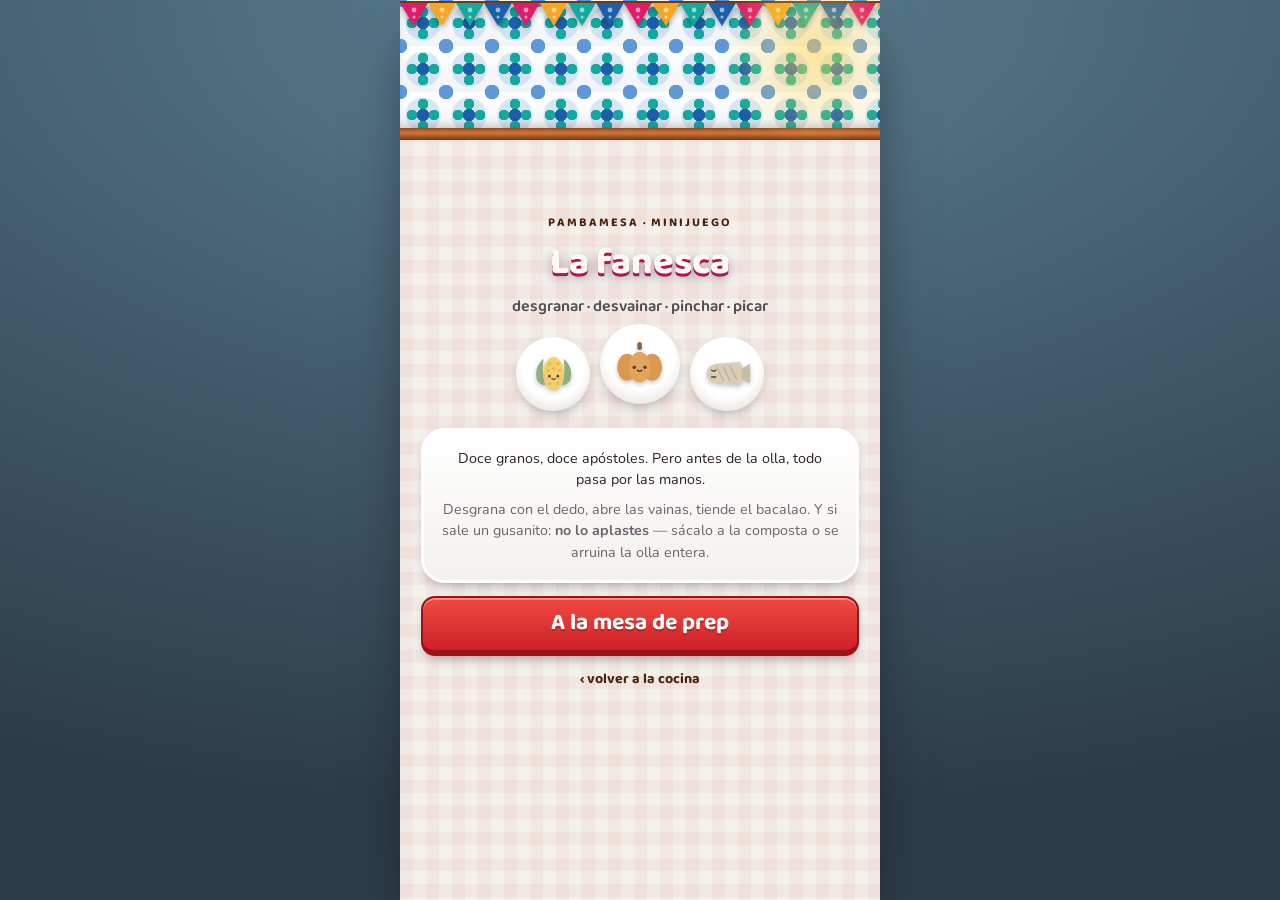
==== commit 8a1038d7: "Integrar con la paleta del barrio: el merge limpio que rompía en silencio Main cambió la paleta ente" ====
--- a/fanesca/index.html
+++ b/fanesca/index.html
@@ -9,7 +9,7 @@
   <meta name="apple-mobile-web-app-capable" content="yes">
   <meta name="apple-mobile-web-app-status-bar-style" content="black-translucent">
   <meta name="apple-mobile-web-app-title" content="La fanesca">
-  <meta name="theme-color" content="#9cdae4">
+  <meta name="theme-color" content="#1b5faa">
   <link rel="manifest" href="manifest.json">
   <link rel="apple-touch-icon" href="../icon.svg">
   <link rel="icon" type="image/svg+xml" href="../icon.svg">
@@ -28,6 +28,7 @@
 
   <!-- ================= Portada ================= -->
   <main id="screen-portada" class="screen active">
+    <span class="mundo-puesto" aria-hidden="true"></span>
     <div class="portada">
       <span class="portada-sol" aria-hidden="true"></span>
       <p class="portada-over">Pambamesa · minijuego</p>
@@ -49,6 +50,7 @@
 
   <!-- ================= La mesa de prep (mapa de ingredientes) ================= -->
   <main id="screen-mesa" class="screen">
+    <span class="mundo-puesto" aria-hidden="true"></span>
     <div class="hoja">
       <header class="hoja-head">
         <div class="sign">
@@ -79,6 +81,7 @@
 
   <!-- ================= El cuaderno: lo que el plato cuenta ================= -->
   <main id="screen-cuaderno" class="screen">
+    <span class="mundo-puesto" aria-hidden="true"></span>
     <div class="hoja">
       <header class="hoja-head">
         <div class="sign">
--- a/fanesca/fanesca.css
+++ b/fanesca/fanesca.css
@@ -26,28 +26,49 @@
 button { font: inherit; color: inherit; cursor: pointer; background: none; border: none; -webkit-tap-highlight-color: transparent; }
 a { color: inherit; }
 svg { display: block; width: 100%; height: 100%; }
-
-/* ---------- El marco: el mismo mundo del juego grande ---------- */
+/* icons.js inyecta su bloque de <defs> como un <svg width="0" height="0">.
+   La regla de arriba le ganaba a esos atributos y lo estiraba a pantalla
+   completa: invisible, pero dejaba el documento del doble de alto y un
+   scroll fantasma que en móvil se siente como que la página "rebota". */
+svg[width="0"] { width: 0; height: 0; }
+
+/* ---------- El marco: la misma regla que el juego grande ----------
+   marco neutro, y el decorado lo pone cada pantalla. Así la escena 3D
+   del nivel nunca parece un cuadro colgado encima de otra escena. */
 #stage {
   position: relative;
   width: 100%; max-width: var(--frame);
   margin: 0 auto;
   height: 100vh; height: 100dvh;
   overflow: hidden;
+  background: var(--pizarra-700);
+  box-shadow: var(--e-4);
+}
+
+/* el mundo del puesto: zócalo de talavera, filo de madera y cal.
+   Lo llevan las pantallas de papel (portada, mesa, cuaderno); el
+   nivel no, porque su fondo ES el mesón 3D. Copiado del juego
+   grande a propósito: es el mismo puesto, un directorio más abajo. */
+.mundo-puesto {
+  position: absolute; inset: 0; z-index: 0; pointer-events: none;
   background:
+    var(--patron-mantel),
     linear-gradient(180deg,
-      var(--talavera-200) 0, var(--talavera-200) 132px,
-      var(--talavera-300) 132px, var(--talavera-300) 140px,
-      var(--madera-300) 140px, var(--madera-400) 148px,
-      var(--peltre-300) 148px, var(--peltre-200) 100%);
-  box-shadow: var(--e-4);
-}
-#stage::before {
-  content: ''; position: absolute; top: 0; left: 0; right: 0; height: 132px; z-index: 0;
-  background:
-    repeating-linear-gradient(90deg, rgba(255,255,255,.4) 0 2px, transparent 2px 46px),
-    repeating-linear-gradient(180deg, rgba(255,255,255,.4) 0 2px, transparent 2px 46px);
-  pointer-events: none;
+      transparent 0, transparent 128px,
+      var(--madera-500) 128px, var(--madera-300) 133px, var(--madera-600) 140px,
+      var(--peltre-200) 140px, var(--peltre-200) 100%);
+}
+.mundo-puesto::before {
+  content: ''; position: absolute; top: 0; left: 0; right: 0; height: 128px;
+  background: var(--patron-talavera);
+  background-size: var(--patron-talavera-size);
+  box-shadow: inset 0 -6px 12px -6px rgba(43,33,41,.35);
+}
+.mundo-puesto::after {
+  content: ''; position: absolute; top: 0; left: 0; right: 0; height: 30px;
+  background: var(--papel-picado) repeat-x top left;
+  background-size: 112px 30px;
+  filter: drop-shadow(0 3px 3px rgba(20,12,18,.35));
 }
 
 .screen { display: none; position: relative; z-index: var(--z-scene); height: 100%; }
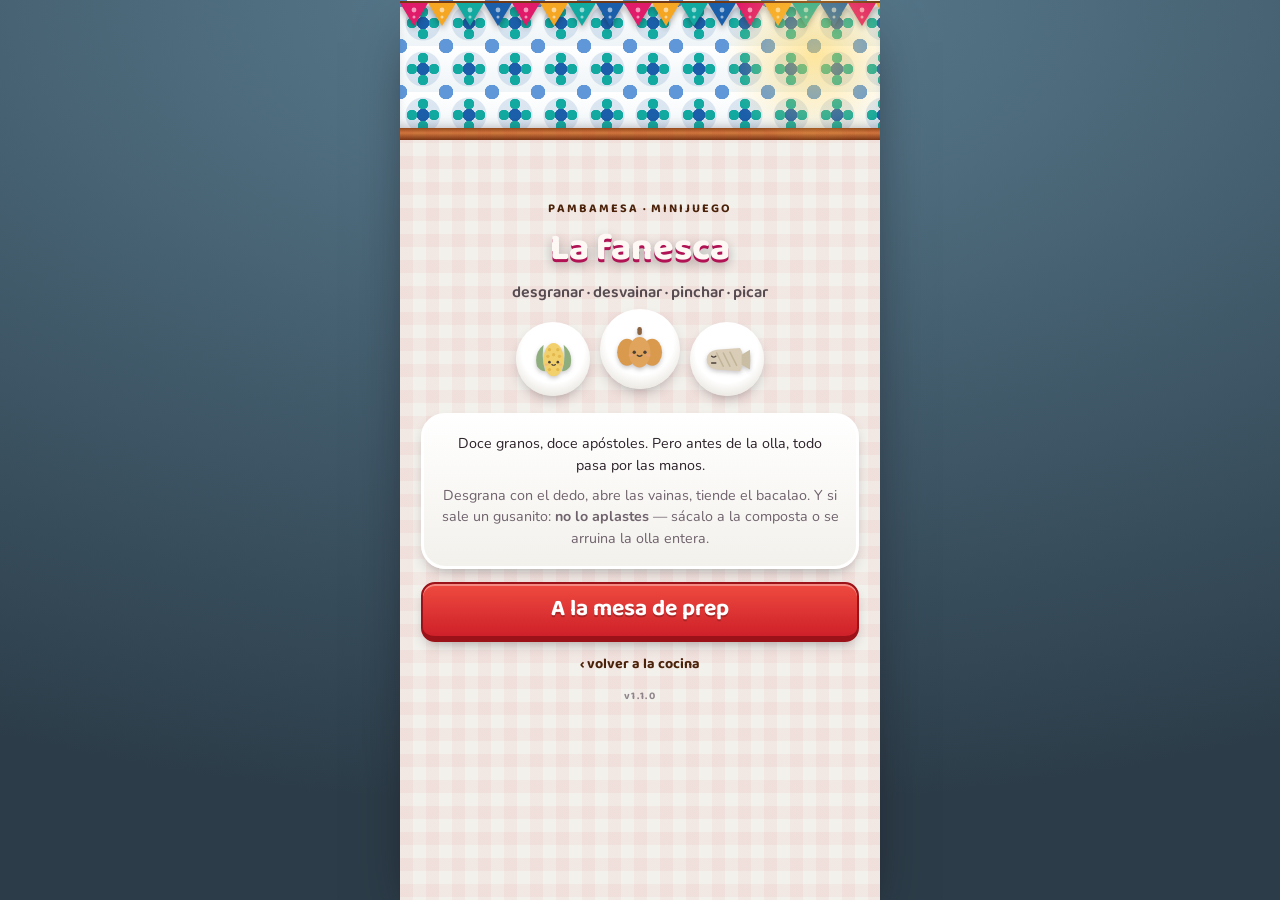
==== commit 3e2d2d4a: "Integrar la rama con la PWA que main hizo en paralelo, y versión 1.1.0 main ya traía su propia PWA (" ====
--- a/fanesca/index.html
+++ b/fanesca/index.html
@@ -11,8 +11,8 @@
   <meta name="apple-mobile-web-app-title" content="La fanesca">
   <meta name="theme-color" content="#1b5faa">
   <link rel="manifest" href="manifest.json">
-  <link rel="apple-touch-icon" href="../icon.svg">
-  <link rel="icon" type="image/svg+xml" href="../icon.svg">
+  <link rel="apple-touch-icon" href="icon-180.png">
+  <link rel="icon" type="image/svg+xml" href="icon.svg">
   <link rel="preconnect" href="https://fonts.googleapis.com">
   <link rel="preconnect" href="https://fonts.gstatic.com" crossorigin>
   <link href="https://fonts.googleapis.com/css2?family=Baloo+2:wght@500;600;700;800&family=Nunito:ital,wght@0,400;0,600;0,700;0,800;1,400&display=swap" rel="stylesheet">
@@ -45,6 +45,7 @@
       </div>
       <button type="button" id="btn-empezar" class="btn btn--lg btn--block">A la mesa de prep</button>
       <a class="portada-volver" href="../">‹ volver a la cocina</a>
+      <p class="version-tag" data-version></p>
     </div>
   </main>
 
@@ -181,6 +182,7 @@
       <h3 class="sheet-title">¡La fanesca está servida!</h3>
       <p class="sheet-body">Todo lo que va adentro pasó por tus manos: grano por grano, vaina por vaina. Ahora sí, que hierva despacio.</p>
       <p id="final-cierre" class="final-cierre"></p>
+      <blockquote id="final-voz" class="final-voz"></blockquote>
       <p id="final-total" class="final-total"></p>
       <button type="button" id="final-cuaderno" class="btn btn--peltre btn--sm btn--block">Leer el cuaderno</button>
       <button type="button" id="final-ok" class="btn btn--maiz btn--lg btn--block">Servir</button>
@@ -190,7 +192,9 @@
   <div id="toast" class="toast" role="status" aria-live="polite"></div>
 </div>
 
+  <script src="../version.js"></script>
   <script src="../icons.js"></script>
   <script type="module" src="main.js"></script>
+  <script src="../actualizador.js" data-sw="../sw.js"></script>
 </body>
 </html>
--- a/design-system.css
+++ b/design-system.css
@@ -485,3 +485,35 @@
   box-shadow: var(--e-2);
   padding: var(--sp-3);
 }
+
+/* ---------- Ciclo de versión (actualizador.js) ---------- */
+
+/* el botón que aparece cuando hay versión nueva descargada */
+.aviso-actualizar {
+  position: fixed; left: 50%; transform: translateX(-50%);
+  bottom: calc(var(--nav-h) + env(safe-area-inset-bottom) + var(--sp-3));
+  z-index: var(--z-toast);
+  animation: aviso-sube var(--dur-slow) var(--ease-pop) both;
+}
+.aviso-actualizar b { font-weight: 800; }
+@keyframes aviso-sube { from { opacity: 0; transform: translateX(-50%) translateY(20px); } }
+
+/* la nota de versiones */
+.nota-version-ic { font-size: var(--t-3xl); line-height: 1; }
+.nota-version-lista {
+  width: 100%; text-align: left;
+  margin: var(--sp-1) 0 var(--sp-2);
+  padding: var(--sp-3) var(--sp-3) var(--sp-3) var(--sp-6);
+  font-size: var(--t-sm); line-height: var(--lead); color: var(--text);
+  background: rgba(43,33,41,.05);
+  border: 2px dashed var(--hairline);
+  border-radius: var(--r-md);
+}
+.nota-version-lista li { margin: .2rem 0; }
+.nota-version-lista li::marker { color: var(--accent); }
+
+/* la etiqueta discreta de versión en la portada */
+.version-tag {
+  font-family: var(--font-display); font-size: var(--t-2xs); font-weight: 700;
+  letter-spacing: .12em; color: var(--text-muted); opacity: .75;
+}
--- a/fanesca/fanesca.css
+++ b/fanesca/fanesca.css
@@ -284,11 +284,15 @@
   position: absolute; left: 50%; transform: translateX(-50%);
   bottom: calc(env(safe-area-inset-bottom) + var(--prep-ctrl-h) + var(--sp-3));
   z-index: 4; width: max-content; max-width: 88%;
-  padding: .3rem .9rem;
+  padding: .34rem 1rem;
   font-family: var(--font-text); font-size: var(--t-xs); font-weight: 600; text-align: center;
   color: var(--tinta-invert);
-  background: rgba(74,44,42,.82);
+  background: rgba(74,44,42,.86);
+  border: 1.5px solid rgba(255,255,255,.16);
   border-radius: var(--r-pill);
+  box-shadow: var(--e-2);
+  backdrop-filter: blur(6px);
+  -webkit-backdrop-filter: blur(6px);
   opacity: 0; pointer-events: none;
   transition: opacity var(--dur) var(--ease-out);
 }
@@ -482,3 +486,19 @@
   color: var(--text-muted);
 }
 .final-cierre { font-size: var(--t-sm); line-height: var(--lead); color: var(--text-muted); }
+
+.final-voz {
+  margin-top: var(--sp-2);
+  padding: var(--sp-3);
+  font-size: var(--t-sm); font-style: italic; line-height: var(--lead);
+  color: var(--text);
+  background: rgba(245,166,35,.13);
+  border-left: 3px solid var(--maiz-400);
+  border-radius: 0 var(--r-sm) var(--r-sm) 0;
+  text-align: left;
+}
+.final-voz span {
+  display: block; margin-top: var(--sp-1);
+  font-family: var(--font-display); font-size: var(--t-2xs); font-weight: 700;
+  font-style: normal; color: var(--accent-ink);
+}
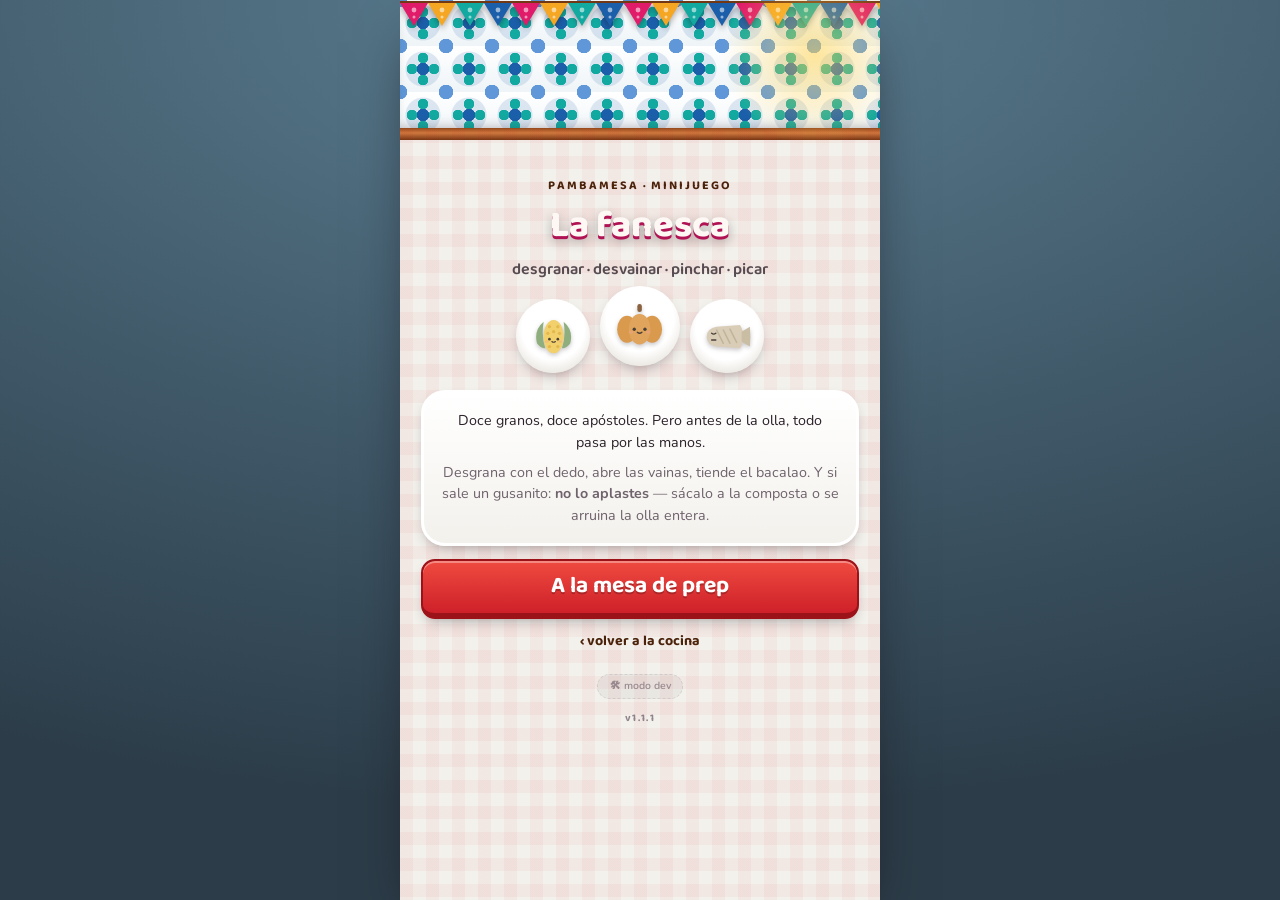
==== commit cfaac7f9: "Pellizco de dos dedos para atrapar bichos, y modo dev El problema real: agarrar un bicho exigía que " ====
--- a/fanesca/index.html
+++ b/fanesca/index.html
@@ -45,6 +45,7 @@
       </div>
       <button type="button" id="btn-empezar" class="btn btn--lg btn--block">A la mesa de prep</button>
       <a class="portada-volver" href="../">‹ volver a la cocina</a>
+      <button type="button" id="btn-dev" class="portada-dev">🛠 modo dev</button>
       <p class="version-tag" data-version></p>
     </div>
   </main>
--- a/fanesca/fanesca.css
+++ b/fanesca/fanesca.css
@@ -119,6 +119,23 @@
 .portada-volver {
   font-family: var(--font-display); font-size: var(--t-sm); font-weight: 700;
   color: var(--madera-700); text-decoration: none;
+}
+/* modo dev: discreto a propósito — es una herramienta de prueba, no
+   una opción del juego. Cuando está activo, se marca claro. */
+.portada-dev {
+  margin-top: var(--sp-2);
+  padding: .2rem .7rem;
+  font-family: var(--font-text); font-size: var(--t-2xs); font-weight: 600;
+  color: var(--text-muted);
+  background: rgba(0,0,0,.06);
+  border: 1.5px dashed var(--hairline);
+  border-radius: var(--r-pill);
+  opacity: .7;
+}
+.portada-dev.activo {
+  color: #fff; opacity: 1;
+  background: linear-gradient(180deg, var(--rosa-400), var(--rosa-600));
+  border-style: solid; border-color: var(--rosa-700);
 }
 
 /* ============================================================
